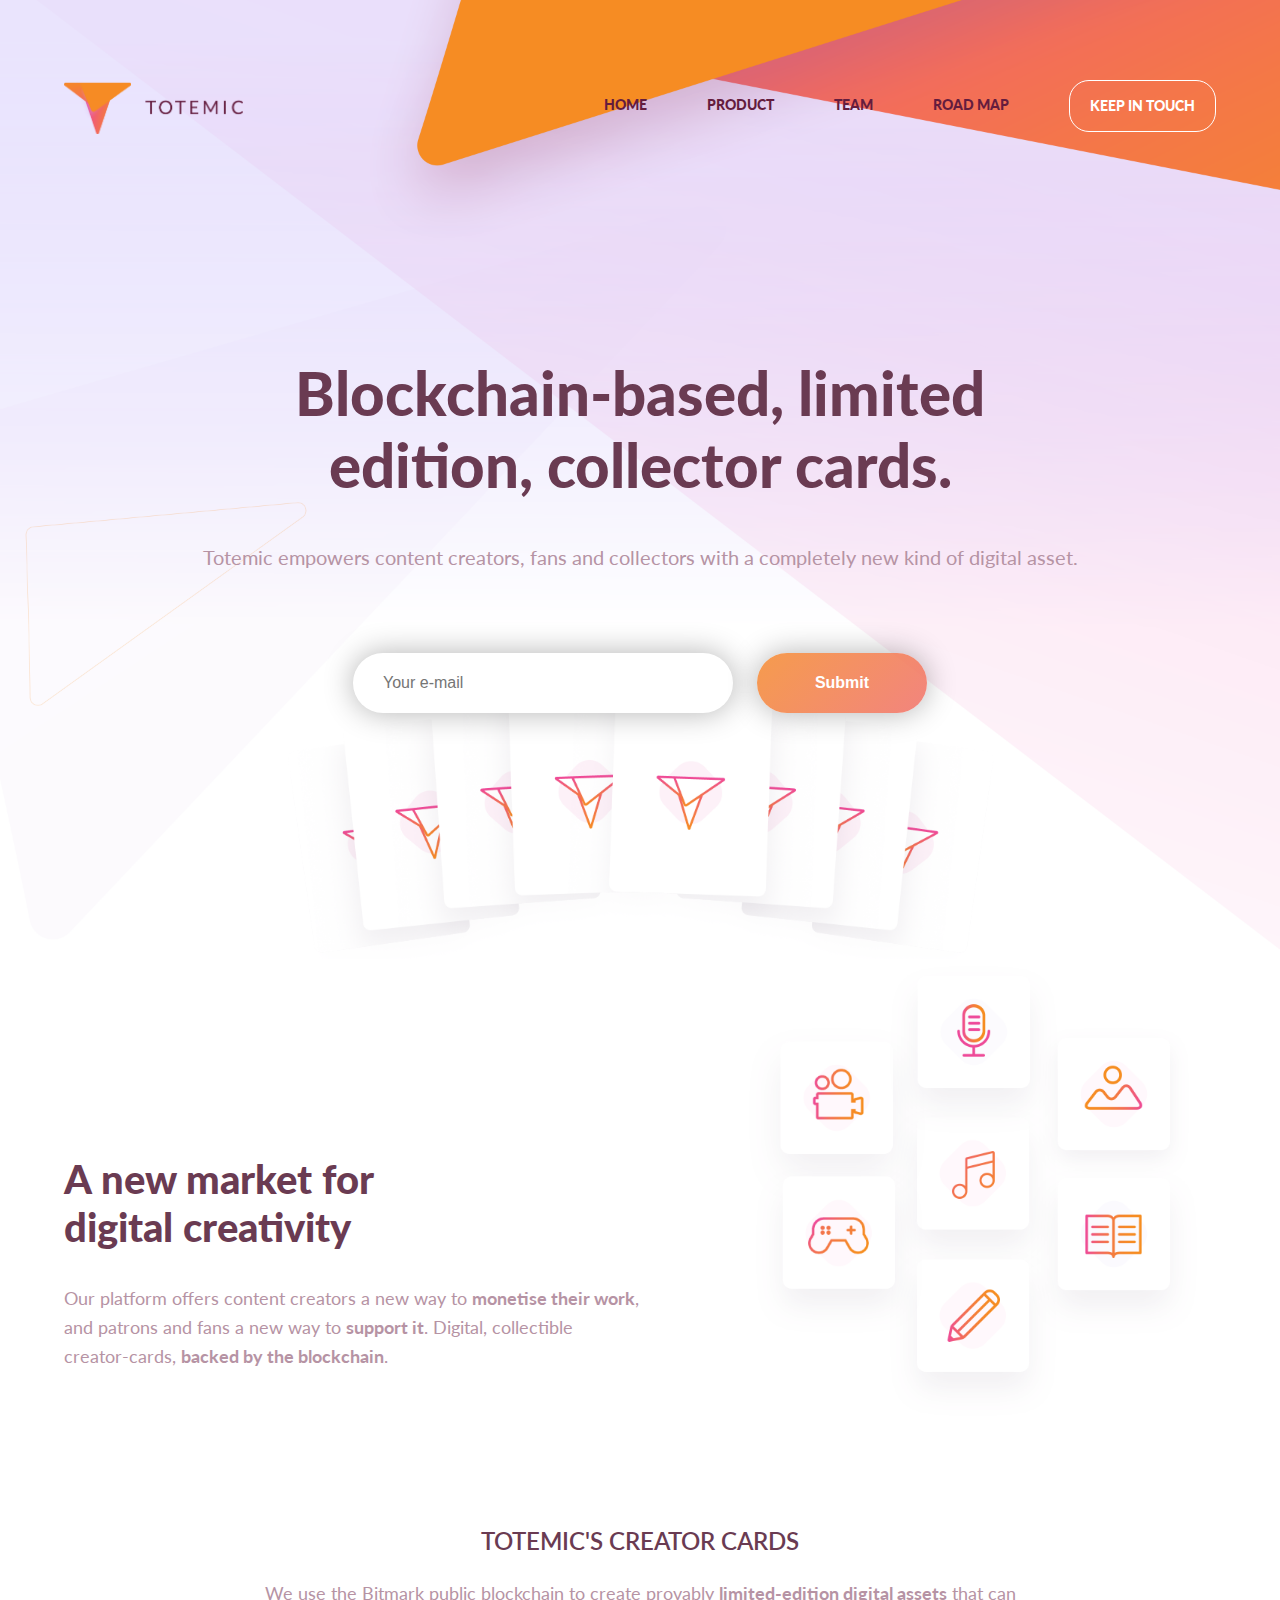
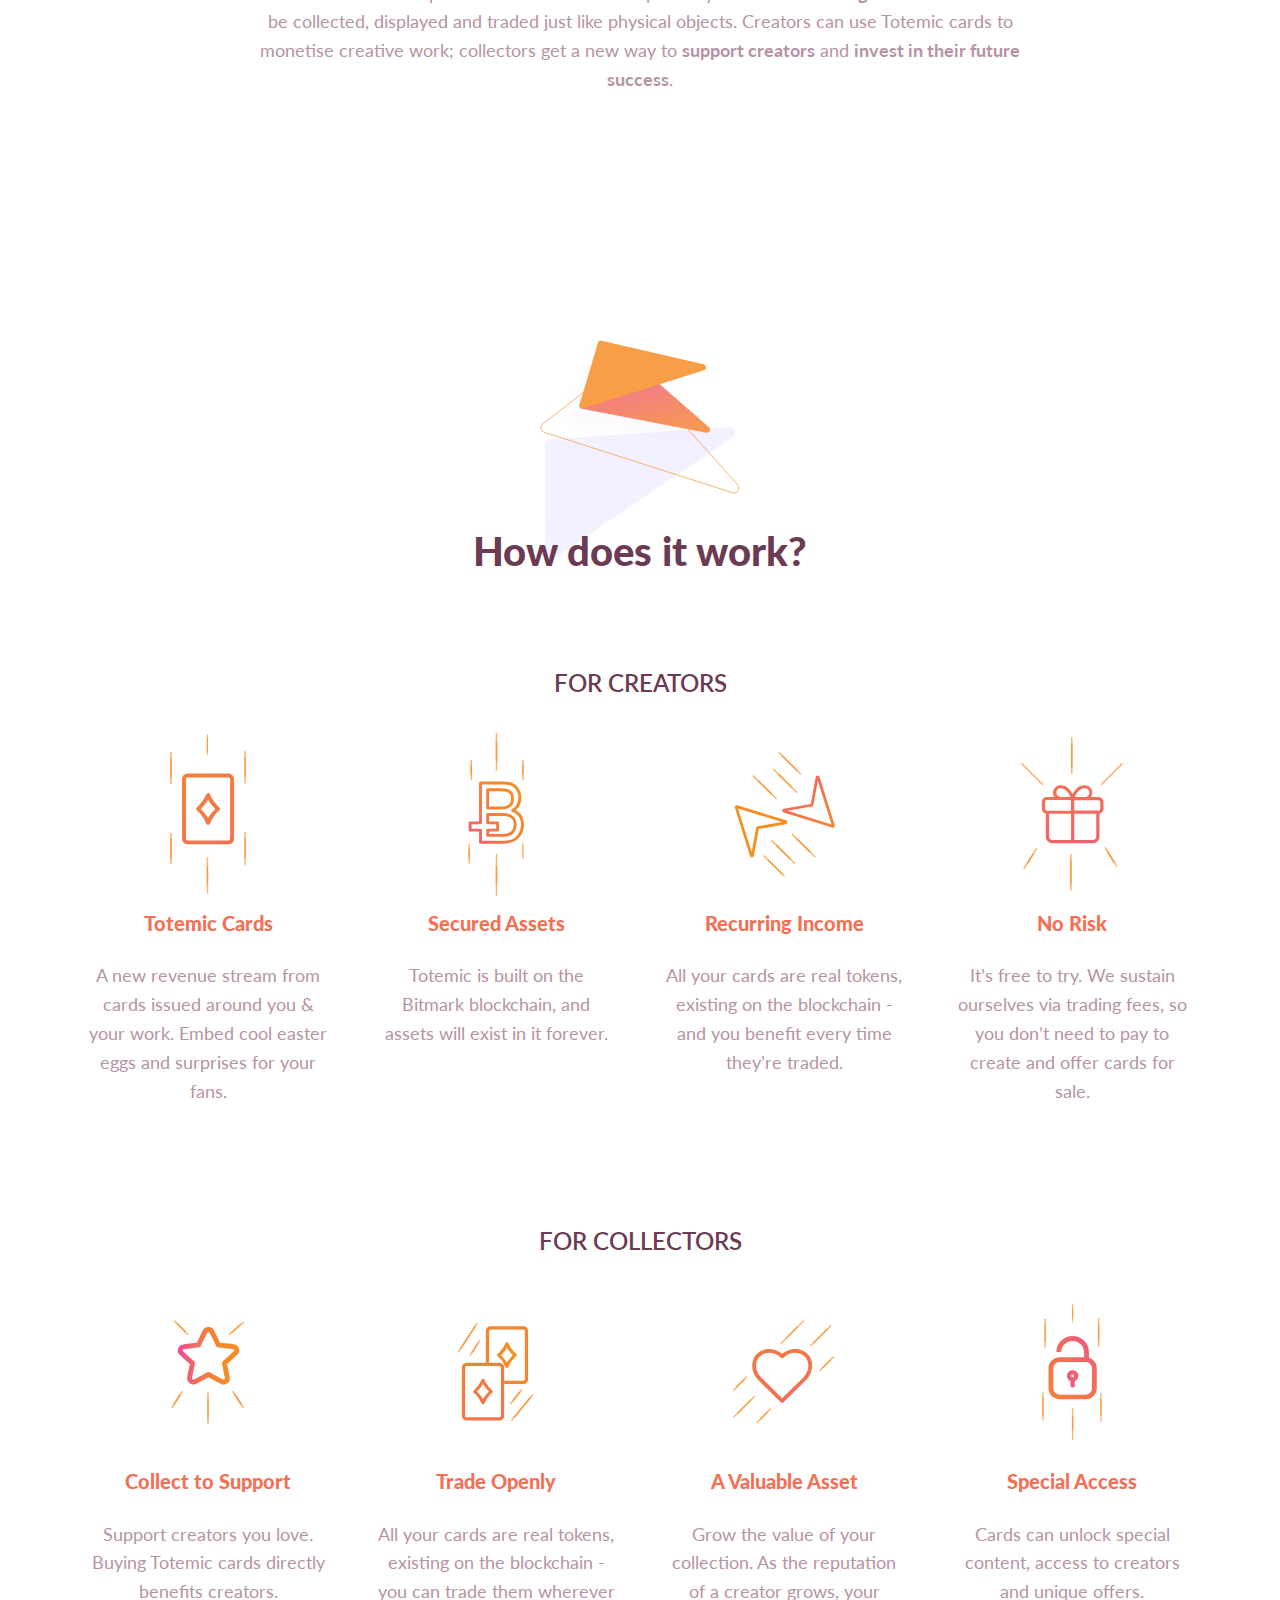
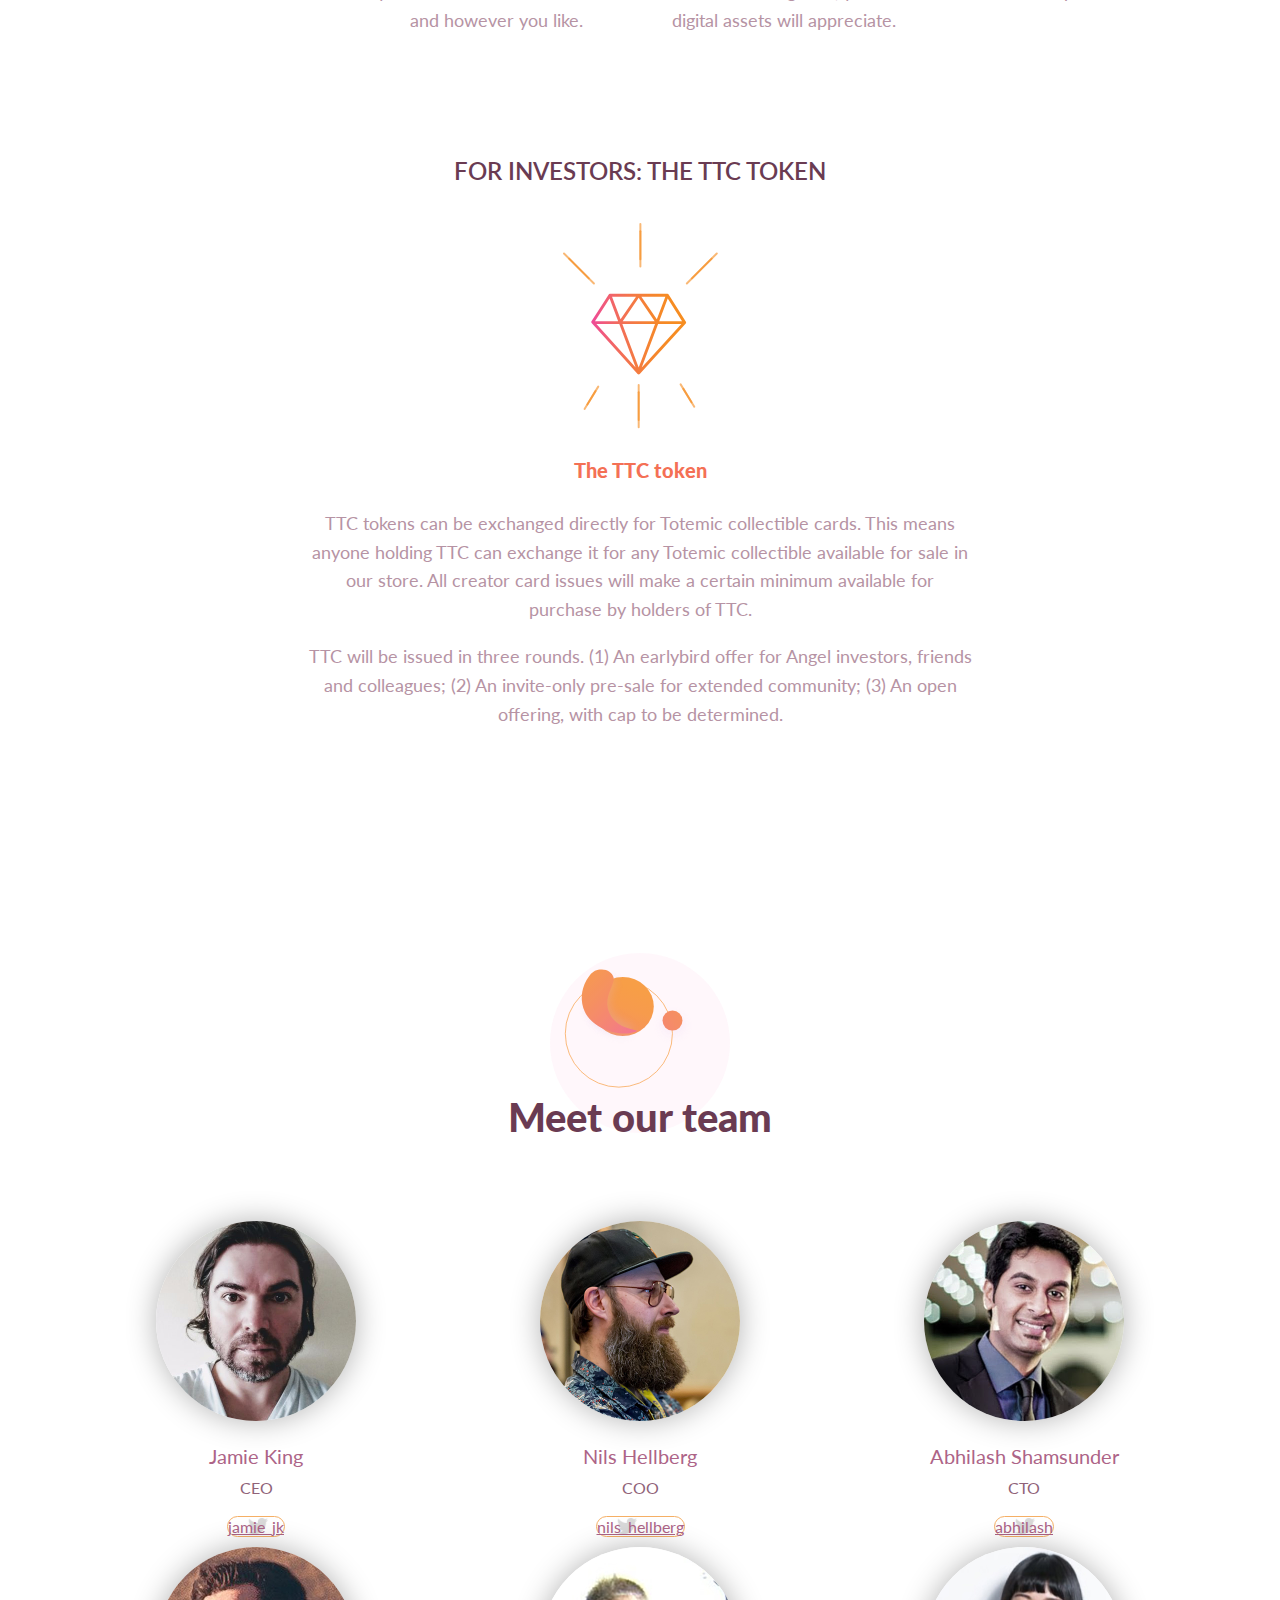
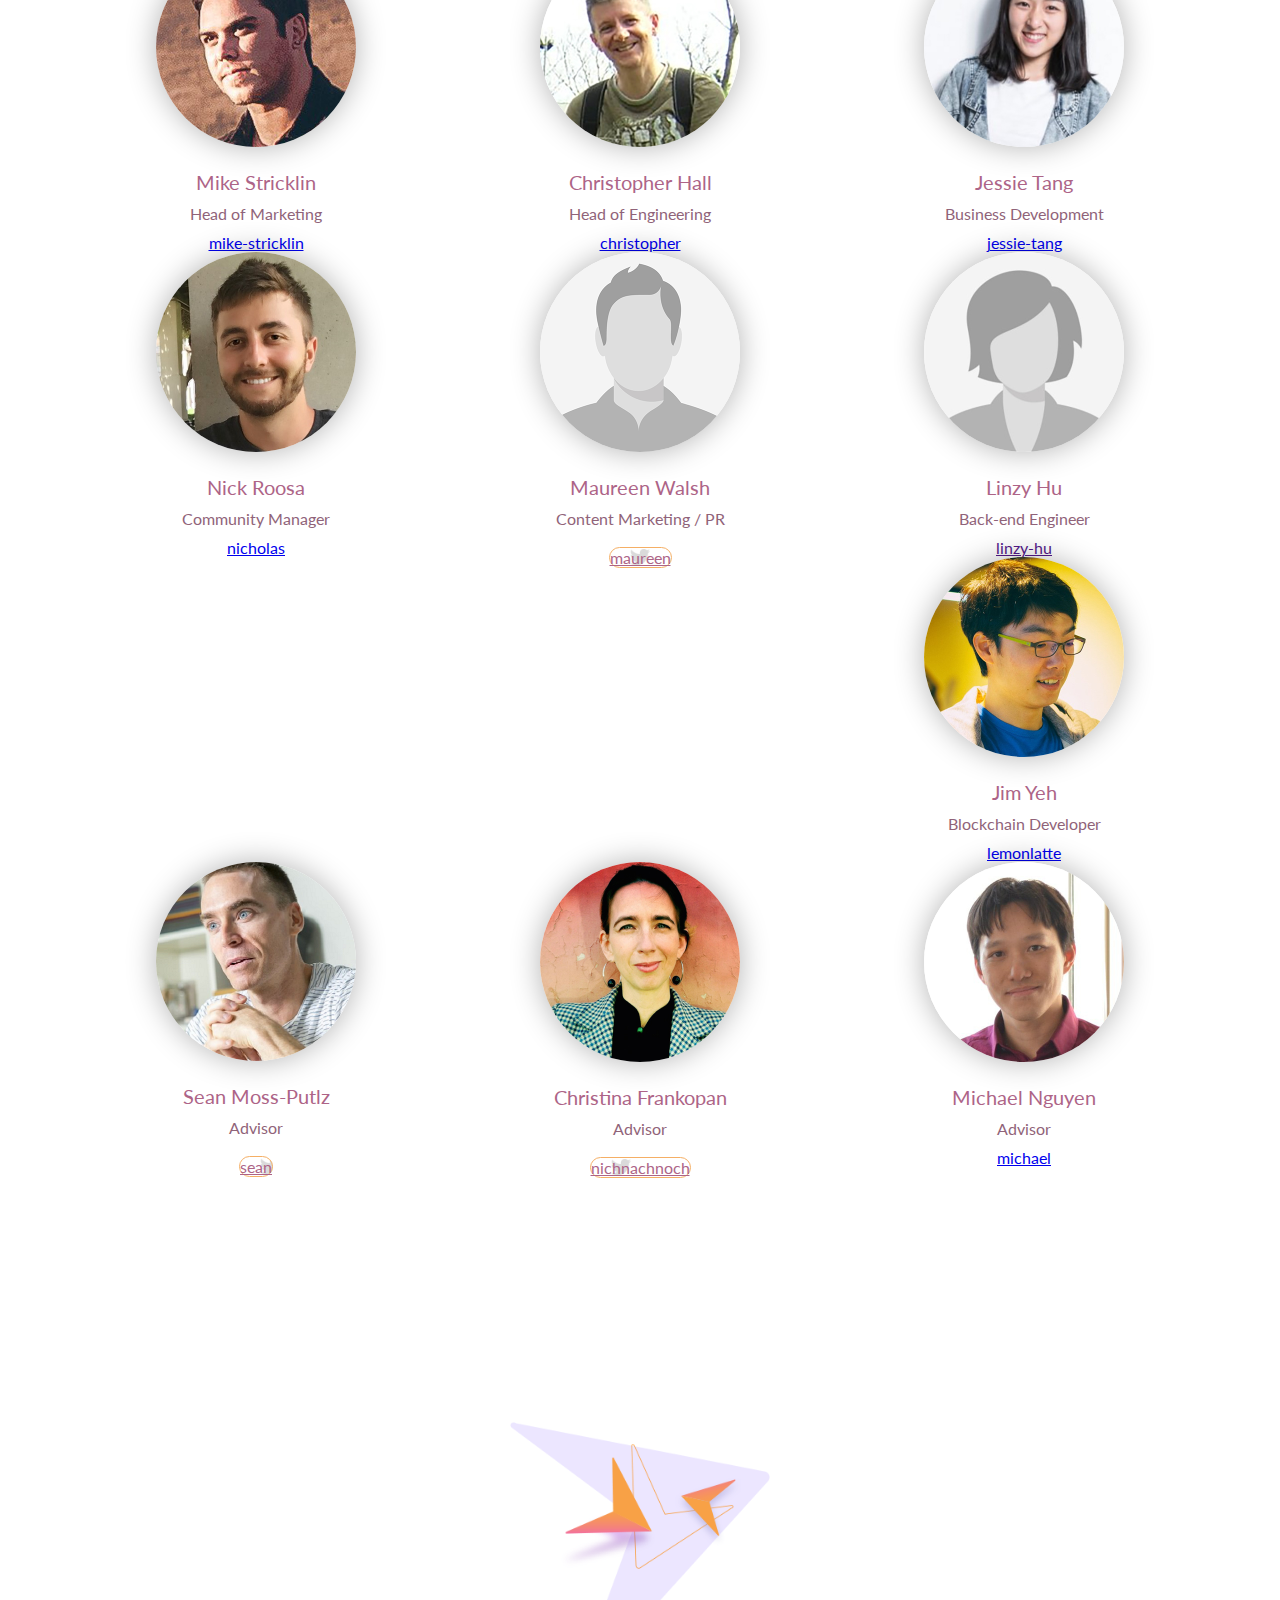
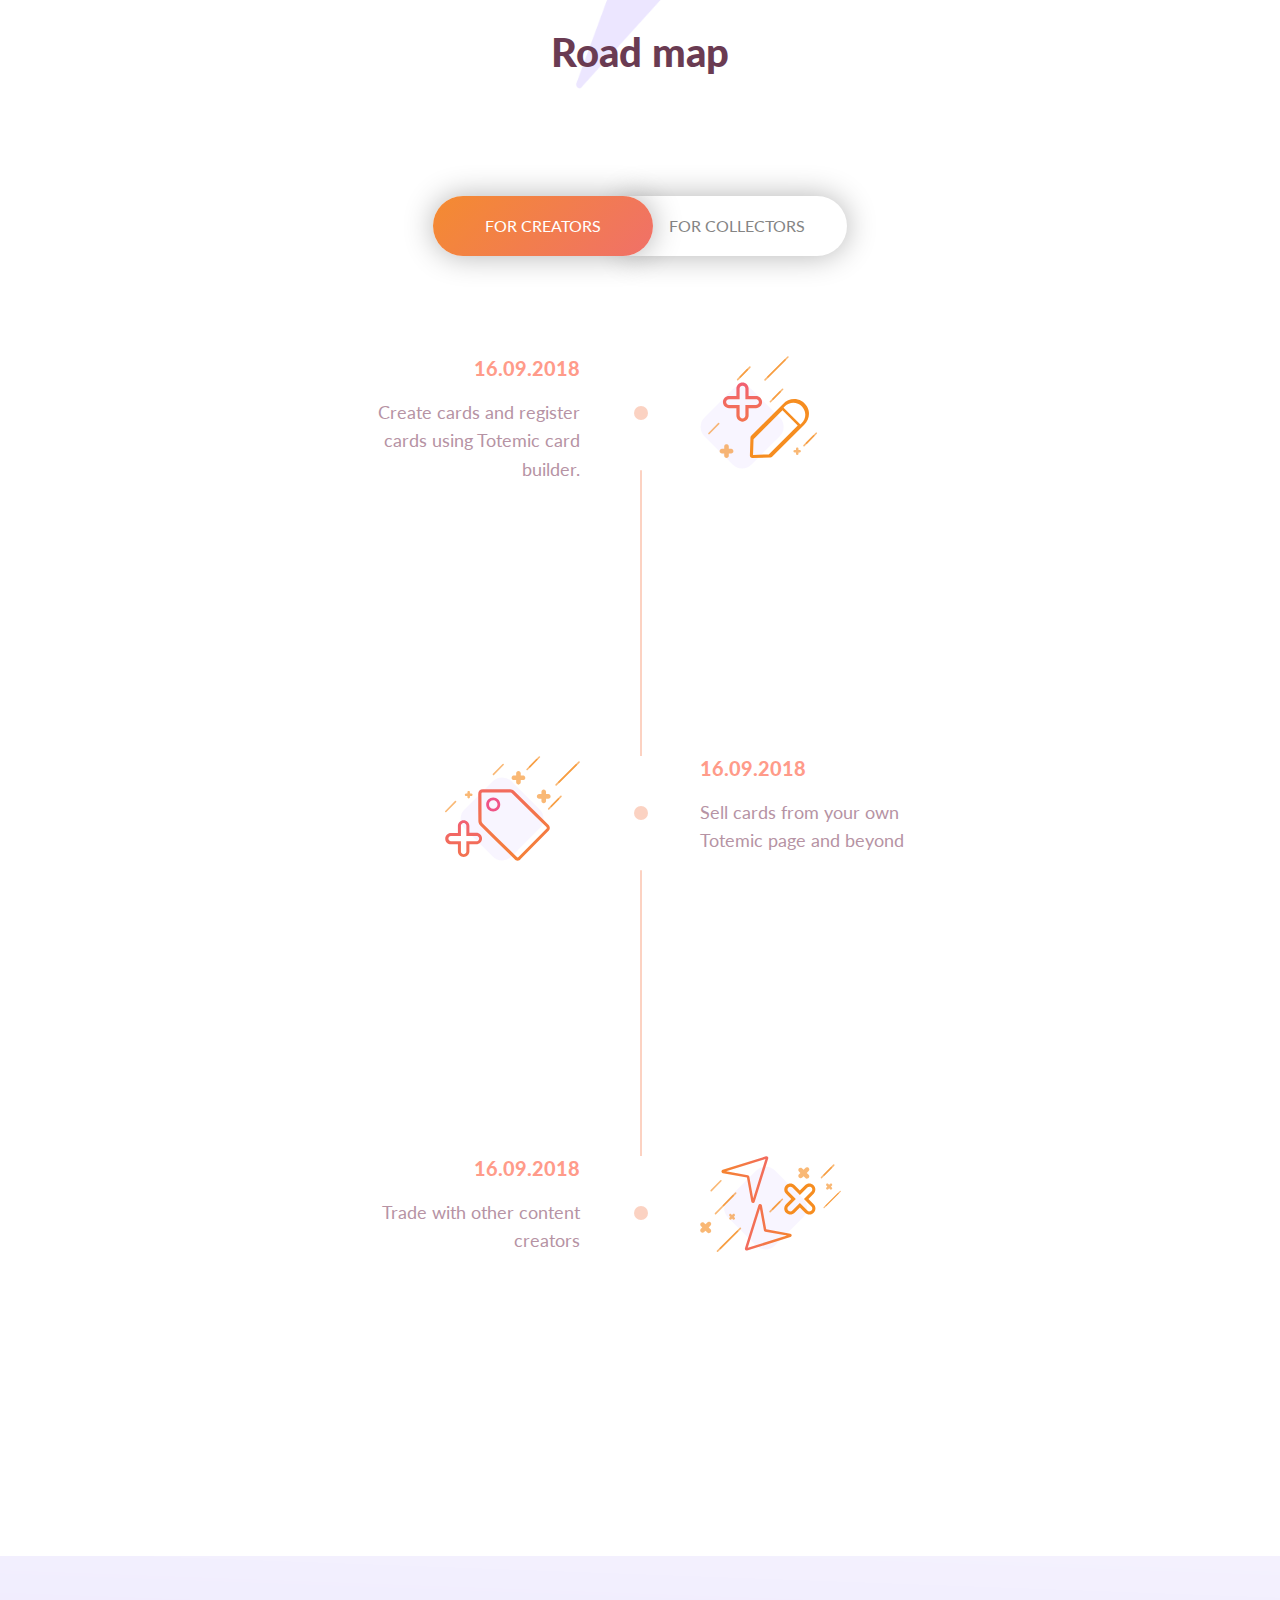
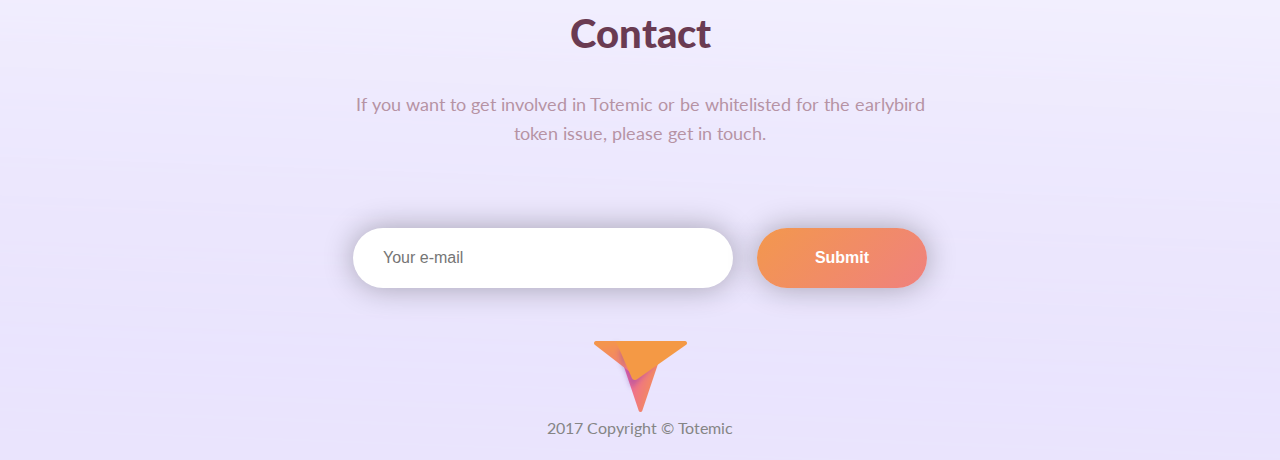
==== index.html @ 426a3d3e "beta version" ====
<!DOCTYPE html>
<html lang="en">

<head>
    <meta charset="UTF-8">
    <title>Totemic</title>
    <meta name="viewport" content="width=device-width, initial-scale=1.0,  minimum-scale=1.0">  

    <link href="css/screen.css" rel="stylesheet" type="text/css">
    <link href="https://fonts.googleapis.com/css?family=Lato:400,900" rel="stylesheet">

</head>

<body>
    <header>
        <img class="header__logo" src="images/logo.png" alt="Totemic logo" />
        <nav class="header__nav">
            <a class="header__link" href="#home">Home</a>
            <a class="header__link" href="#product">Product</a>
            <a class="header__link" href="#team">Team</a>
            <a class="header__link" href="#roadmap">Road map</a>
            <a class="header__link header__link--button button button--transparent" href="#contact">Keep in touch</a>
        </nav>
    </header>

    <section class="intro" id="intro">
        <h1>Blockchain-based, limited edition, collector cards.</h1>
        <p>
            Totemic empowers content creators, fans and collectors with a completely new kind of digital asset.
        </p>
        <form class="contact-form" action="https://riotdesign.us3.list-manage.com/subscribe/post?u=5169f98813a716ef22e123023&amp;id=4956a6b428" method="post" id="mc-embedded-subscribe-form" name="mc-embedded-subscribe-form" class="validate" target="_blank" novalidate>
<input class="contact-form__input" type="email" name="EMAIL" id="mce-EMAIL" placeholder="Your e-mail" />
            <input class="contact-form__input contact-form__input--submit" type="submit" name="submit" value="Submit" />
            <div style="position: absolute; left: -5000px;" aria-hidden="true"><input type="text" name="b_5169f98813a716ef22e123023_4956a6b428" tabindex="-1" value=""></div>
        </form>
        <img class="item__cards" src="images/cards.png" alt="Totemic Cards" />
    </section>

    <section class="market">
        <div class="market__description">
            <h2>A new market for digital creativity</h2>
            <p>
                Our platform offers content creators a new way to <strong>monetise their work</strong>, and patrons and fans a new way to <strong>support it</strong>. Digital, collectible creator-cards, <strong>backed by the blockchain</strong>.
            </p>
        </div>
    </section>

    <section class="totemic-card" id="product">
        <h3>TOTEMIC'S CREATOR CARDS</h3>
        <p>
            We use the Bitmark public blockchain to create provably <strong>limited-edition digital assets</strong> that can be collected, displayed and traded just like physical objects. Creators can use Totemic cards to monetise creative work; collectors get a new way to <strong>support creators</strong> and <strong>invest in their future success</strong>.
        </p>
    </section>

    <section class="how-does-it-work">
        <h2>How does it work?</h2>
        <h3>For creators</h3>
        <div class="item-holder">
            <div class="item">
                <div class="item__graphic-holder">
                    <img class="item__graphic" src="images/item_card.svg" alt="Totemic Cards" />
                </div>
                <h4>Totemic Cards</h4>
                <p>
                    A new revenue stream from cards issued around you & your work. Embed cool easter eggs and surprises for your fans.
                </p>
            </div>
            <div class="item">
                <div class="item__graphic-holder">
                    <img class="item__graphic" src="images/item_secure.svg" alt="Totemic Cards" />
                </div>
                <h4>Secured Assets</h4>
                <p>
                    Totemic is built on the Bitmark blockchain, and assets will exist in it forever. <br/><br/>
                </p>
            </div>
            <div class="item">
                <div class="item__graphic-holder">
                    <img class="item__graphic" src="images/item_income.svg" alt="Recurring Income" />
                </div>
                <h4>Recurring Income</h4>
                <p>
                    All your cards are real tokens, existing on the blockchain - and you benefit every time they’re traded. 
                </p>
            </div>
            <div class="item">
                <div class="item__graphic-holder">
                    <img class="item__graphic" src="images/item_risk.svg" alt="No risk" />
                </div>
                <h4>No Risk</h4>
                <p>
                    It’s free to try. We sustain ourselves via trading fees, so you don’t need to pay to create and offer cards for sale.
                </p>
            </div>
        </div>
        <h3>For collectors</h3>
        <div class="item-holder">
            <div class="item">
                <div class="item__graphic-holder">
                    <img class="item__graphic" src="images/item_support.svg" alt="Support Creators" />
                </div>
                <h4>Collect to Support</h4>
                <p>
                    Support creators you love. Buying Totemic cards directly benefits creators.
                </p>
            </div>
            <div class="item">
                <div class="item__graphic-holder">
                    <img class="item__graphic" src="images/item_trade.svg" alt="Trade Openly" />
                </div>
                <h4>Trade Openly</h4>
                <p>
                    All your cards are real tokens, existing on the blockchain -  you can trade them wherever and however you like.
                </p>
            </div>
            <div class="item">
                <div class="item__graphic-holder">
                    <img class="item__graphic" src="images/item_asset.svg" alt="A Valuable Asset" />
                </div>
                <h4>A Valuable Asset</h4>
                <p>
                    Grow the value of your collection. As the reputation of a creator grows, your digital assets will appreciate.
                </p>
            </div>
            <div class="item">
                <div class="item__graphic-holder">
                    <img class="item__graphic" src="images/item_access.svg" alt="Special Access" />
                </div>
                <h4>Special Access</h4>
                <p>
                    Cards can unlock special content, access to creators and unique offers.
                </p>
            </div>
        </div>
    </section>
    <section class="investors">
        <h3>For investors: The TTC token</h3>
        <div class="item-holder">
            <div class="item item--investors">
                <img class="item__graphic" src="images/item_investors.svg" alt="The TTC Token" />
                <h4>The TTC token</h4>
                <p>
                    TTC tokens can be exchanged directly for Totemic collectible cards. This means anyone holding TTC can exchange it for any Totemic collectible available for sale in our store. All creator card issues will make a certain minimum available for purchase by holders of TTC.
                </p>
                <p>
                    TTC will be issued in three rounds. (1) An earlybird offer for Angel investors, friends and colleagues; (2) An invite-only pre-sale for extended community; (3) An open offering, with cap to be determined.
                </p>
            </div>
        </div>
    </section>

    <section class="team" id="team">
        <h2>Meet our team</h2>
        <div class="team__holder">
            <div class="team-member">
                <img class="team__image" src="images/team_jamie.jpg" alt="Jamie King" />
                <div class="team__name">Jamie King</div>
                <div class="team__title">CEO</div>
                <a href="https://twitter.com/jamie_jk" class="team__twitter button button--social-media" target="_blank">
                    jamie_jk
                </a>
            </div>
            <div class="team-member">
                <img class="team__image" src="images/team_nils.jpg" alt="Nils Hellberg" />
                <div class="team__name">Nils Hellberg</div>
                <div class="team__title">COO</div>
                <a href="https://twitter.com/nils_hellberg" class="team__twitter button button--social-media" target="_blank">
                    nils_hellberg
                </a>
            </div>
            <div class="team-member">
                <img class="team__image" src="images/team_abhi.jpg" alt="Abhilash Shamsunder" />
                <div class="team__name">Abhilash Shamsunder</div>
                <div class="team__title">CTO</div>
                <a href="https://twitter.com/abhilash0001" class="team__twitter button button--social-media" target="_blank">
                    abhilash
                </a>
            </div>
            <div class="team-member">
                <img class="team__image" src="images/team_mike.jpg" alt="Mike Stricklin" />
                <div class="team__name">Mike Stricklin</div>
                <div class="team__title">Head of Marketing</div>
                <a href="https://www.linkedin.com/in/mike-stricklin-0969a7140/" class="team__linkedin button button--social-media--linkedin" target="_blank">mike-stricklin</a>
            </div>
            <div class="team-member">
                <img class="team__image" src="images/team_christopher.jpg" alt="Christopher Hall" />
                <div class="team__name">Christopher Hall</div>
                <div class="team__title">Head of Engineering</div>
                <a href="https://www.linkedin.com/in/christopherhallhsw/" class="team__linkedin button button--social-media--linkedin" target="_blank">christopher</a>
            </div>
            <div class="team-member">
                <img class="team__image" src="images/team_jessie.jpg" alt="Jessie Tang" />
                <div class="team__name">Jessie Tang</div>
                <div class="team__title">Business Development</div>
                <a href="https://www.linkedin.com/in/jessie-chi-hsuan-tang-7b9a2610b/" class="team__linkedin button button--social-media--linkedin" target="_blank">jessie-tang</a>
            </div>
            <div class="team-member">
                <img class="team__image" src="images/team_nick.jpg" alt="Nick Roosa" />
                <div class="team__name">Nick Roosa</div>
                <div class="team__title">Community Manager</div>
                <a href="https://www.linkedin.com/in/nicholas-roosa-73788183/" class="team__linkedin button button--social-media--linkedin" target="_blank">
                    nicholas
                </a>
            </div>
            <div class="team-member">
                <img class="team__image" src="images/team_default_m.jpg" alt="Maureen Walsh" />
                <div class="team__name">Maureen Walsh</div>
                <div class="team__title">Content Marketing / PR</div>
                <a href="" class="team__twitter button button--social-media" target="_blank">maureen</a>
            </div>
            <div class="team-member">
                <img class="team__image" src="images/team_default_f.jpg" alt="Linzy Hu" />
                <div class="team__name">Linzy Hu</div>
                <div class="team__title">Back-end Engineer</div>
                <a href="" class="team__github button button--social-media--github" target="_blank">linzy-hu</a>
            </div>
            <div class="team-member">
                <img class="team__image" src="images/team_jim.jpg" alt="Jim Yeh" />
                <div class="team__name">Jim Yeh</div>
                <div class="team__title">Blockchain Developer</div>
                <a href="https://github.com/lemonlatte" class="team__github button button--social-media--github" target="_blank">lemonlatte</a>
            </div>
            <div class="team-member">
                <img class="team__image" src="images/team_sean.jpg" alt="Sean Moss-Putlz" />
                <div class="team__name">Sean Moss-Putlz</div>
                <div class="team__title">Advisor</div>
                <a href="https://twitter.com/moskovich" class="team__twitter button button--social-media" target="_blank">sean</a>
            </div>
            <div class="team-member">
                <img class="team__image" src="images/team_christina.jpg" alt="Christina Frankopan" />
                <div class="team__name">Christina Frankopan</div>
                <div class="team__title">Advisor</div>
                <a href="https://twitter.com/nichnachnoch" class="team__twitter button button--social-media" target="_blank">nichnachnoch</a>
            </div>
            <div class="team-member">
                <img class="team__image" src="images/team_michael.jpg" alt="Michael Nguyen" />
                <div class="team__name">Michael Nguyen</div>
                <div class="team__title">Advisor</div>
                <a href="https://www.linkedin.com/in/michaeldinhnguyen/" class="team__linkedin button button--social-media--linkedin" target="_blank">michael</a>
            </div>
        </div>
    </section>

    <section class="roadmap" id="roadmap">
        <h2>Road map</h2>
        <div class="roadmap__button-holder">
            <a class="contact-form__input roadmap__input roadmap__input--active">For creators</a>
            <a class="contact-form__input roadmap__input">For collectors</a>
        </div>
        <div class="event-holder event-holder--creators">
            <div class="event">
                <div class="event__column event__column-text">
                    <span class="event__date">16.09.2018</span>
                    <p>
                        Create cards and register cards using Totemic card builder.
                    </p>
                </div>
                <div class="event__column event__column-graphic">
                    <img src="images/event_wysiwyg.svg" alt="WYSIWYG" />
                </div>
            </div>
            <div class="event">
                <div class="event__column event__column-graphic">
                    <img src="images/event_sell.svg" alt="WYSIWYG" />
                </div>
                <div class="event__column event__column-text">
                    <span class="event__date">16.09.2018</span>
                    <p>
                        Sell cards from your own Totemic page and beyond
                    </p>
                </div>
            </div>
            <div class="event">
                <div class="event__column event__column-text">
                    <span class="event__date">16.09.2018</span>
                    <p>
                        Trade with other content creators
                    </p>
                </div>
                <div class="event__column event__column-graphic">
                    <img src="images/event_trade.svg" alt="WYSIWYG" />
                </div>
            </div>
        </div>
        
        <div class="event-holder event-holder--collectors">
            <div class="event">
                <div class="event__column event__column-text">
                    <span class="event__date">16.09.2018</span>
                    <p>
                        Wallets to show off your collection on Android, iPhone and Web
                    </p>
                </div>
                <div class="event__column event__column-graphic">
                    <img src="images/event_wallet.svg" alt="WYSIWYG" />
                </div>
            </div>
            <div class="event">
                <div class="event__column event__column-graphic">
                    <img src="images/event_store.svg" alt="Mobile app" />
                </div>
                <div class="event__column event__column-text">
                    <span class="event__date">16.09.2018</span>
                    <p>
                        A store in which you discover great cards and assess creators and their offerings
                    </p>
                </div>
            </div>
            <div class="event">
                <div class="event__column event__column-text">
                    <span class="event__date">16.09.2018</span>
                    <p>
                        A p2p market allowing quick effective trades with other creator directly on the blockchain
                    </p>
                </div>
                <div class="event__column event__column-graphic">
                    <img src="images/event_market.svg" alt="WYSIWYG" />
                </div>
            </div>
        </div>
    </section>

    <section class="contact contact--footer" id="contact">
        <h2>Contact</h2>
        <p>
            If you want to get involved in Totemic or be whitelisted for the earlybird token issue, please get in touch.
        </p>
        <form class="contact-form" action="https://riotdesign.us3.list-manage.com/subscribe/post?u=5169f98813a716ef22e123023&amp;id=4956a6b428" method="post" id="mc-embedded-subscribe-form" name="mc-embedded-subscribe-form" class="validate" target="_blank" novalidate>
<input class="contact-form__input" type="email" name="EMAIL" id="mce-EMAIL" placeholder="Your e-mail" />
            <input class="contact-form__input contact-form__input--submit" type="submit" name="submit" value="Submit" />
            <div style="position: absolute; left: -5000px;" aria-hidden="true"><input type="text" name="b_5169f98813a716ef22e123023_4956a6b428" tabindex="-1" value=""></div>
        </form>
        <footer>
            <img src="images/logo-footer.png" alt="Totemic">
            <p>
                2017 Copyright &copy; Totemic
            </p>
        </footer>
    </section>

    <script
      src="https://code.jquery.com/jquery-3.2.1.min.js"
      integrity="sha256-hwg4gsxgFZhOsEEamdOYGBf13FyQuiTwlAQgxVSNgt4="
      crossorigin="anonymous"></script>
    <script src="javascript/main.js"></script> 

</body>
</html>
---- css/screen.css ----
* {
    box-sizing: border-box;     
}

body {
    background: transparent url('/images/background_top.png') center 0 no-repeat scroll;
    font-family: "Lato";
}
html,
body {
    margin:0;
    padding:0;
}

header,
footer,
section {
    max-width:1920px;
    margin:0 auto;
    padding:0 12%;    
}

h1 {
    font-family: "Lato";
    font-weight:900;
    font-size:70px;
    color:#6a3b52;
}
h2 {
    font-family: "Lato";
    font-weight:900;
    font-size:50px;
    color:#6a3b52;
}
h3 {
    font-family: "Lato";
    font-weight:600;
    font-size:34px;
    text-transform: uppercase;
    color:#6a3b52;
}
h4 {
    font-family: "Lato";
    font-weight:900;
    font-size:30px;
    color:#6a3b52;

}
p {
    font-family:"Lato";
    font-size:20px;
    color:#b693a4;
    line-height:1.6;
}


header {
    padding-top:20px;
}
.header__logo {
    width:179px;
}
.header__nav {
    float:right;
}
.header__link {
    float:left;
    color:#641c3e;
    font-size:16px;
    font-weight:900;
    text-transform:uppercase;
    text-decoration: none;
    margin-left:60px;
    line-height:50px;
}
.header__link--button {
    border:1px solid white;
    color:white;
    padding:0 20px;

}

.intro {
    text-align:center;
    margin:0 15%;
    margin-top:220px;
    margin-bottom:0px;
    width:70%;
    min-width:576px;
}
    .intro p {
        font-size:30px;
        margin-bottom:80px;
    }

.market {
    min-height:620px;
    background: url('/images/background_media.png');
    background-position: right 10% center;
    background-repeat: no-repeat;
    margin-top: -80px;
    margin-bottom:20px;
}
    .market h2 {
        max-width:400px;
        padding-top:160px;
    }
    .market p {
        max-width:50%;
    }

.totemic-card {
    text-align:center;
    padding:0 20%;
    margin-bottom:120px;
}

.how-does-it-work {
    text-align:center;
}
    .how-does-it-work h2 {
        background: transparent url('/images/title_howdoesitwork.svg') center 0 no-repeat scroll;
        padding-top:260px;
        padding-bottom:80px;
    }

.item-holder {
    overflow:hidden;
    margin-bottom:80px;
}
.item {
    float:left;
    width:50%;
    padding:2%;
}
.item--investors {
    width:auto;
}
.item h4 {
    color:#f47055    
}

    .item__cards{
        width: 80%;
        height: auto;
        position: relative;
        z-index: -1;
    }
    .item__graphic-holder {
        height:140px;
    }
    .item__graphic {
        position: relative;
        top: 50%;
        transform: translateY(-50%);        
    }
    .item--investors .item__graphic {
        position: static;
        top:0;
        transform:none;
    }

.investors {
    text-align:center;
    padding:0 23%;
}
.item--investors {
    width:auto;
    float:none;
}

.team {
    text-align:center;
    overflow:hidden;
    margin-bottom:200px;
}
.team h2 {
    background: transparent url('/images/title_team.svg') center 0 no-repeat scroll;
    padding-top:160px;
    margin-bottom:120px;
}
.team-member {
    float:left;
    width:50%;
    padding:0 60px;
}
.team__image {
    width:260px;
    border-radius:50%;
    margin-bottom:30px;
    box-shadow: 0px 0px 30px 0px rgba(0,0,0,0.3);
}
.team__name {
    color:#ad6487;
    font-size:20px;
    margin-bottom:10px;
}
.team__title {
    color:#906379;
    font-size:16px;
    margin-bottom:10px;
}

.roadmap {
    text-align: center;
}
.roadmap h2 {
    background: transparent url(/images/title_roadmap.png) center 0 no-repeat scroll;
    padding-top: 206px;
    margin-bottom: 100px;
    padding-bottom: 20px;
    background-size: 260px auto;
}
.roadmap__button-holder {
    margin-bottom:100px;
}
.roadmap .roadmap__input {
    position:relative;
    width:220px;
    display:inline-block;
    text-transform: uppercase;
    color:#858585;
    cursor:pointer;
    z-index:10;
    margin-right:0;
    border-radius:0;
}
.roadmap .roadmap__input--active {
    background: linear-gradient(135deg, rgba(244,139,48,1) 0%, rgba(240,112,105,1) 100%);
    z-index:11;
    color:white;
}
.roadmap .contact-form__input:first-child {
    border-top-left-radius: 30px;
    border-bottom-left-radius: 30px;
}
.roadmap .contact-form__input:last-child {
    border-top-left-radius: 0;
    border-bottom-left-radius: 0;
    border-top-right-radius: 30px;
    border-bottom-right-radius: 30px;
    margin-left:-30px;
}
.roadmap .contact-form__input.roadmap__input--active:first-child {
    border-top-right-radius: 30px;
    border-bottom-right-radius: 30px;
}
.roadmap .contact-form__input.roadmap__input--active:last-child {
    border-top-left-radius: 30px;
    border-bottom-left-radius: 30px;
}

.event-holder--collectors {
    display:none;
}

.event {
    overflow:hidden;
    background: transparent url('/images/event_divider.svg') center 0 no-repeat scroll;
    background-position:center 50px;
    min-height:400px;
}
.event:last-child {
    background: transparent url('/images/event_divider-last.svg') center 0 no-repeat scroll;
    background-position:center 50px;
}
.event__column {
    float:left;
    text-align:right;
    width:50%;
    padding:0 60px;
    padding-left:calc(50% - 300px);
}
    .event__column:nth-child(2) {
        text-align:left;
        padding-left:60px;
        padding-right:calc(50% - 300px);
    }
.event__column p {
}

.event__date {
    color:rgba(255,56,19,0.5);
    font-weight:900;
    font-size:20px;
}
.event-holder {
}


.contact {
    padding-top:20px;
    text-align:center;
    background: transparent url('/images/background_footer.png') center bottom no-repeat scroll;
}
.contact p {
    width:50%;
    margin:0 25%;
    margin-bottom:80px;
}
.contact-form {
    margin-bottom:-30px;
}
.contact-form__input {
    height:60px;
    line-height:60px;
    font-size:16px;
    padding:0 30px;
    border:0;
    border-radius:30px;
    margin-right:20px;
    width:380px;
    color:#858585;
    box-shadow: 0px 0px 30px 0px rgba(0,0,0,0.3);
    outline:none;
}

.contact-form__input--submit {
    background: linear-gradient(135deg, rgba(244,139,48,0.86) 0%, rgba(240,112,105,0.86) 100%);
    color:white;
    font-weight:600;
    width:170px;
    margin-right:0;
}

.contact footer {
    padding-bottom:20px;
}
.contact footer p {
    color:#858585;
    font-size:16px;
    margin-bottom:0;
}



.button {
    font-align:center;
    border-radius:20px;
}
.button--social-media {
    background:white;
    border:1px solid #f5af65;
    width:190px;
    margin:0 auto;
    line-height:40px;
    color:#ad6487;
    font-size:16px;
    background: transparent url('/images/icon_twitter.png') center 0 no-repeat scroll;
    background-position:20px center;
}

@media only screen and (max-width: 1366px) {
    body {
        background-size:100%;
    }
    h1 {
        font-size:60px;
    }
    h2 {
        font-size:40px;
    }
    h3 {
        font-size:24px;
    }
    h4 {
        font-size:20px;
    }
    p {
        font-size: 18px;
    }

    header, footer, section {
        padding: 0 5%;
        padding-top:80px;
    }

    .header__link {
        font-size:14px;
    }


    .intro {
        padding:0;
        margin-bottom:0px;
    }
        .intro p {
            font-size:20px;
        }

    .market {
        background-size: 35%;
    }


    .how-does-it-work h2 {
        background-size:200px;
        padding-top: 200px;
        padding-bottom: 60px;
    }

    .team {
        margin-bottom:120px;
    }
    .team h2 {
        background-size: 180px;
        padding-top: 140px;
        margin-bottom:80px;
    }
    .team__image {
        width: 200px;
        border-radius: 50%;
        margin-bottom: 20px;
    }


}

@media only screen and (min-width: 1024px) {
    .item {
        width:25%;
    }
    .item--investors {
        width:auto;
    }    
    .team-member {
        width: 33.333333%;
    }
}

@media only screen and (max-width: 767px) {
    body {
        background-size:190%;
        background-position:0 0;
    }
    h1 {
        font-size:27px;
        max-width:400px;
        margin:0 auto;
    }
    h2 {
        font-size:24px;
    }
    h3 {
        font-size:20px;
    }
    h4 {
        font-size:18px;
    }
    p {
        font-size: 14px;
    }

    header, footer, section {
        padding: 0 30px;
        padding-top:80px;
    }
    
    .header__logo {
        width:130px;
    }

    .header__nav {
        display:none;
    }


    .intro {
        margin:0;
        padding:0 30px;
        margin-top:140px;
        margin-bottom:20px;
        width:100%;
        min-width:0;
    }
        .intro p {
            font-size:14px;
            max-width:480px;
            margin-left: auto;            
            margin-right: auto;            
        }
    .contact-form__input {
        width:100%;
        height: 46px;
        line-height: 46px;
        font-size: 14px;
        padding: 0 23px;
        border: 0;
        border-radius: 23px;
        margin-right: 20px;
        max-width:420px;
    }
    .contact-form__input--submit {
        clear:left;
        width:156px;
        margin-top:35px;
    }    

    .market {
        margin-bottom:20px;
        background: url('/images/background_media-small.png');
        background-size: 100%;
        background-position:0 bottom;
        background-repeat: no-repeat;
        margin-bottom:60px;
        min-height:725px;
    }
    .market h2 {
        padding-top:50px;
        max-width:220px;
    }
    .market p {
        max-width:100%;
    }

    .totemic-card {
        padding:0 30px;
        margin-bottom:20px;
    }    


    .how-does-it-work h2 {
        background-size:160px;
        padding-top: 140px;
        padding-bottom: 80px;
    }

    .item {
        float: left;
        width: 100%;
        padding: 0 40px;
        margin-bottom: 40px;
    }
    .item img {
        width:80px;
        max-height:140px;
    }
    .investors .item img {
        width:140px;
        max-height:none;
    }
    .item-holder {
        margin-bottom:40px;
    }

    .investors {
        padding:0 30px;
    }
    .investors .item {
        padding:0;
    }

    .team {
        margin-bottom:80px;
    }
    .team-member {
        width:100%;
        margin-bottom:60px;
    }
    .team h2 {
        background-size: 180px;
        padding-top: 140px;
        margin-bottom:80px;
    }
    .team__image {
        width: 200px;
        border-radius: 50%;
        margin-bottom: 20px;
    }

    .roadmap h2 {
        background-size: 160px;
        padding-top: 135px;
        margin-bottom:40px;
    }
    .roadmap__button-holder {
        display:none;
    }
    .event-holder--creators,
    .event-holder--collectors {
        display:block;
    }
    
    .event {
        min-height:360px;
    }
    .event__column {
        padding: 0 30px;
        padding-left:0;
    }
    .event__column:nth-child(2) {
        padding-left: 30px;
    }    

    .contact p {
        width: 100%;
        margin:0;
    }
    .footer {
        padding:0;
        padding-top:30px;
        margin-bottom:30px;
    }

    .contact--footer {
        padding-top:60px;
        background-size:346%;
    }
    .contact--footer p {
        margin-bottom:60px;
    }

}
@media only screen and (min-width: 570px) and (max-width: 767px) {
    header, footer, section {
        padding: 0 40px;
        padding-top:20px;
    }
    .market h2 {
        padding-top: 0;
        max-width: 360px;
    }
    .market p {
        max-width: 80%;
    }    
    .totemic-card p {
        max-width:520px;
        margin:0 auto;
    }
    .item p {
        max-width:420px;
        margin:0 auto;
    }
    .investors .item p {
        max-width:520px;
    }
    .event__column {
        padding-left: 30px;
    }
}

@media only screen and (min-width: 380px) and (max-width: 767px) {
    body {
       background-size: 150%;
    }
    .market {
        background-size:380px;
        background-position:center bottom;
    }
}

@media only screen and (max-width: 320px) {
    .intro {
        margin-top: 100px;
    }
    .intro p {
        margin-bottom: 60px;
    }    
    .contact-form {
        margin-bottom: 40px;
    }    
    .contact-form__input {
        height: 46px;
        line-height: 46px;
        font-size: 14px;
        padding: 0 23px;
        border: 0;
        border-radius: 23px;
        margin-right: 20px;
    }
    .contact-form__input--submit {
        width: 126px;
        margin-top: 25px;
    }    

    .item img {
        width:65px;
        max-height:120px;
    }
    .investors .item img {
        width:120px;
        max-height:none;
    }

    .item-holder {
        margin-bottom: 40px;
    }

    .team h2 {
        background-size: 160px;
        margin-bottom:60px;
    }   
    .team-member {
        padding:0;
    }

    .roadmap h2 {
        background-size: 160px;
        padding-top: 135px;
        margin-bottom:40px;
    }
    .event {
        min-height:380px;
    }
    .event__date {
        font-size:18px;
    }


}
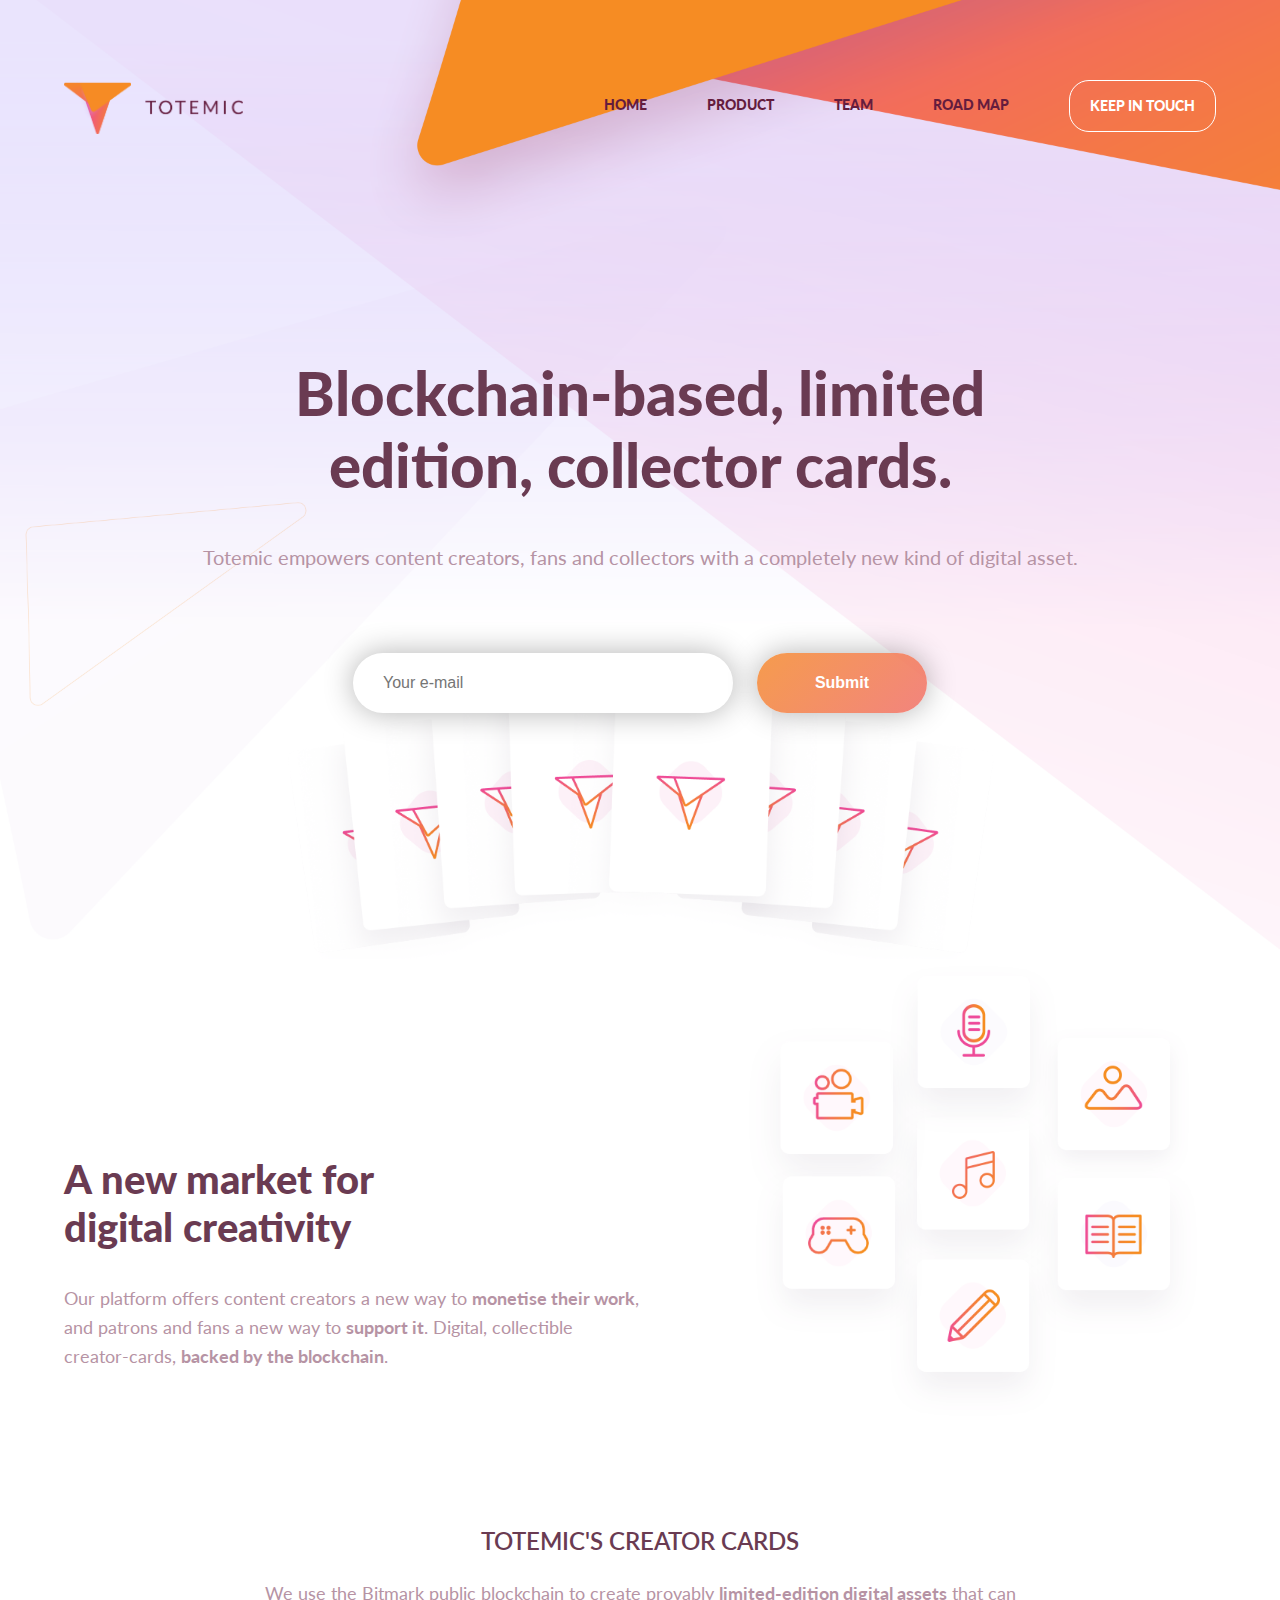
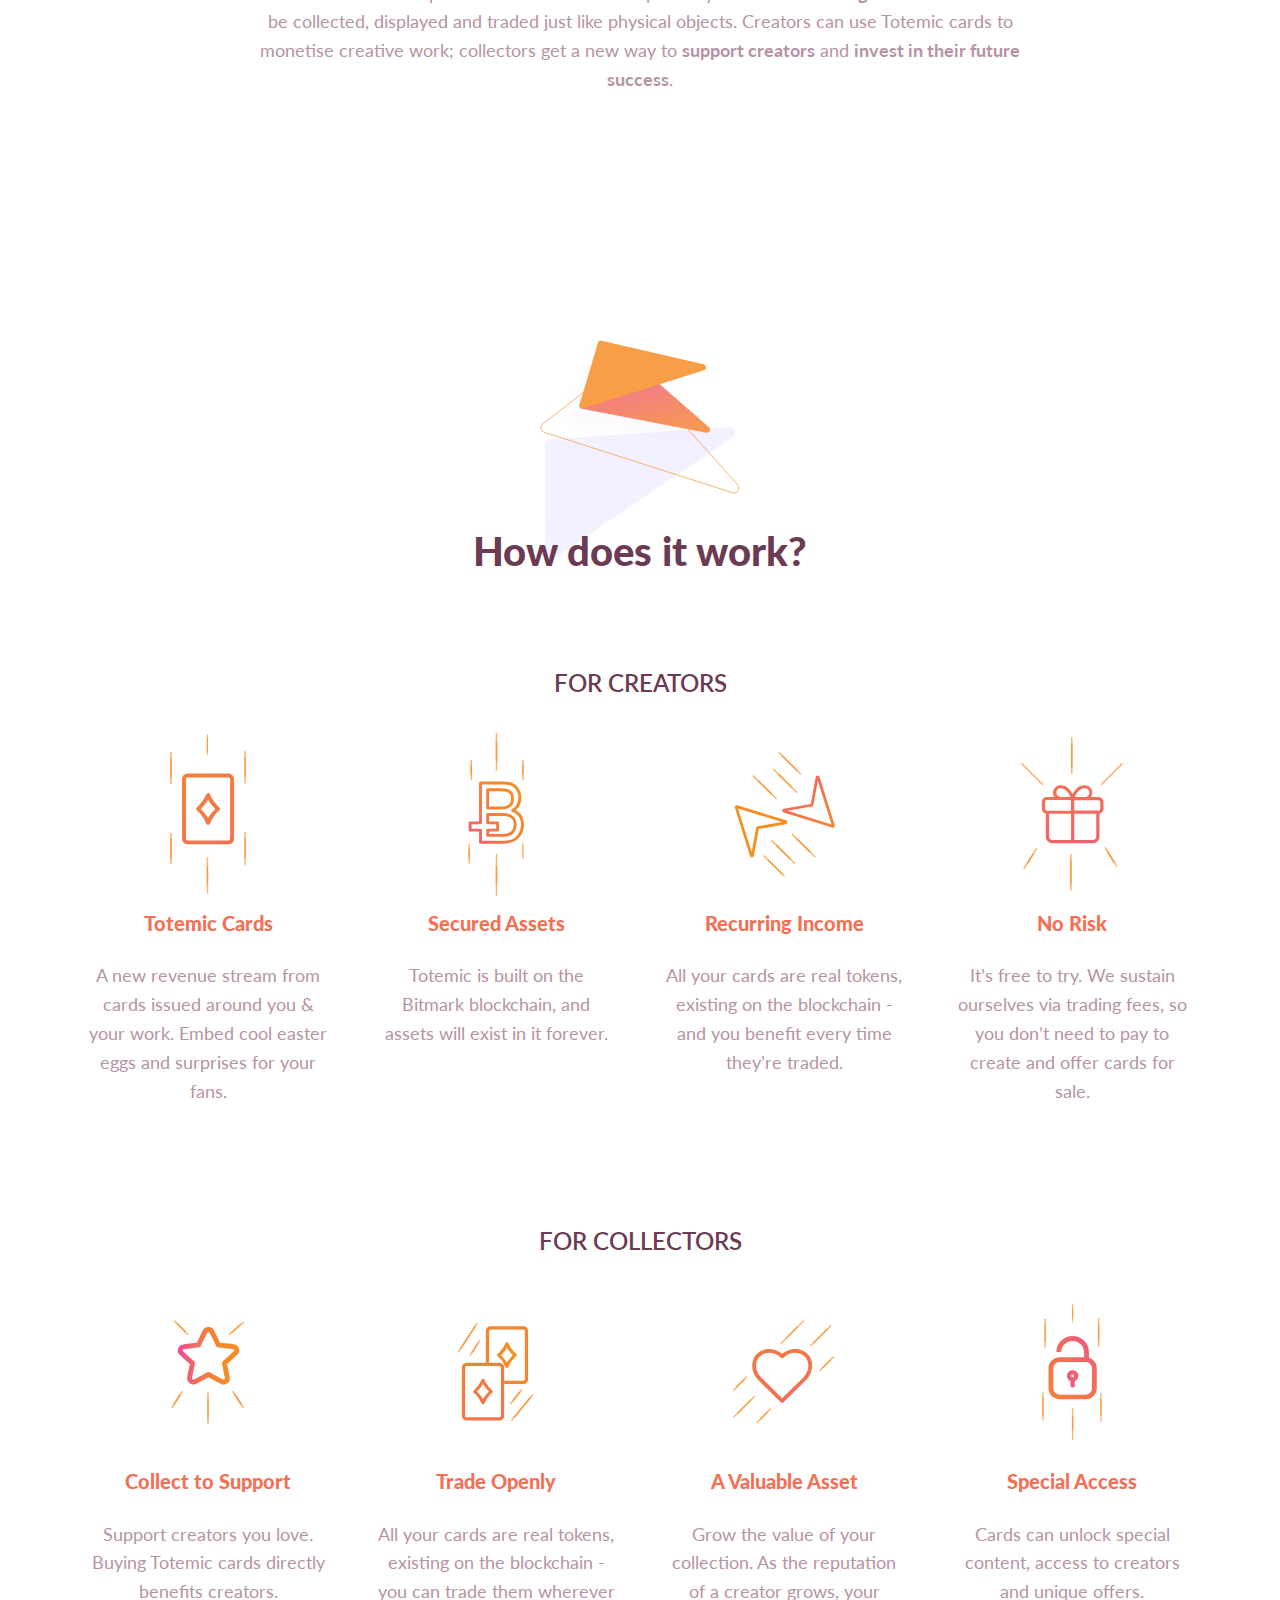
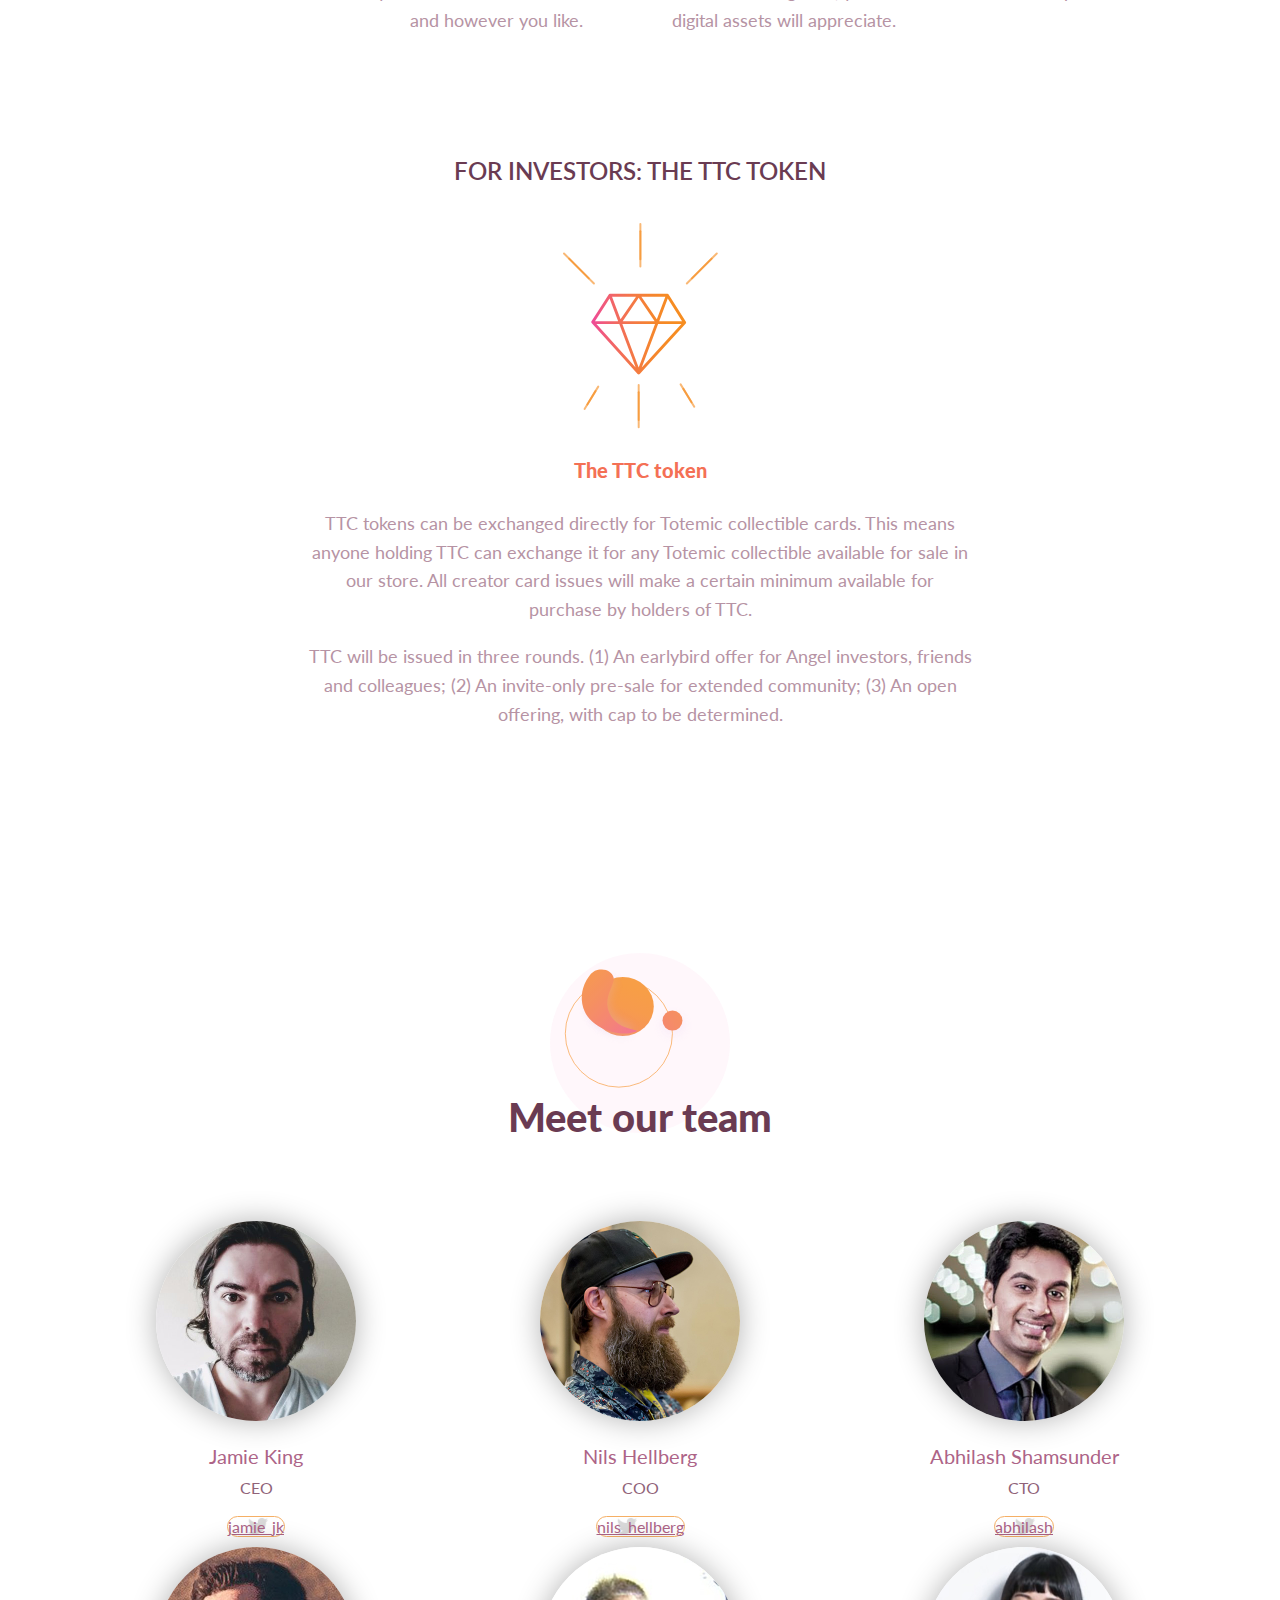
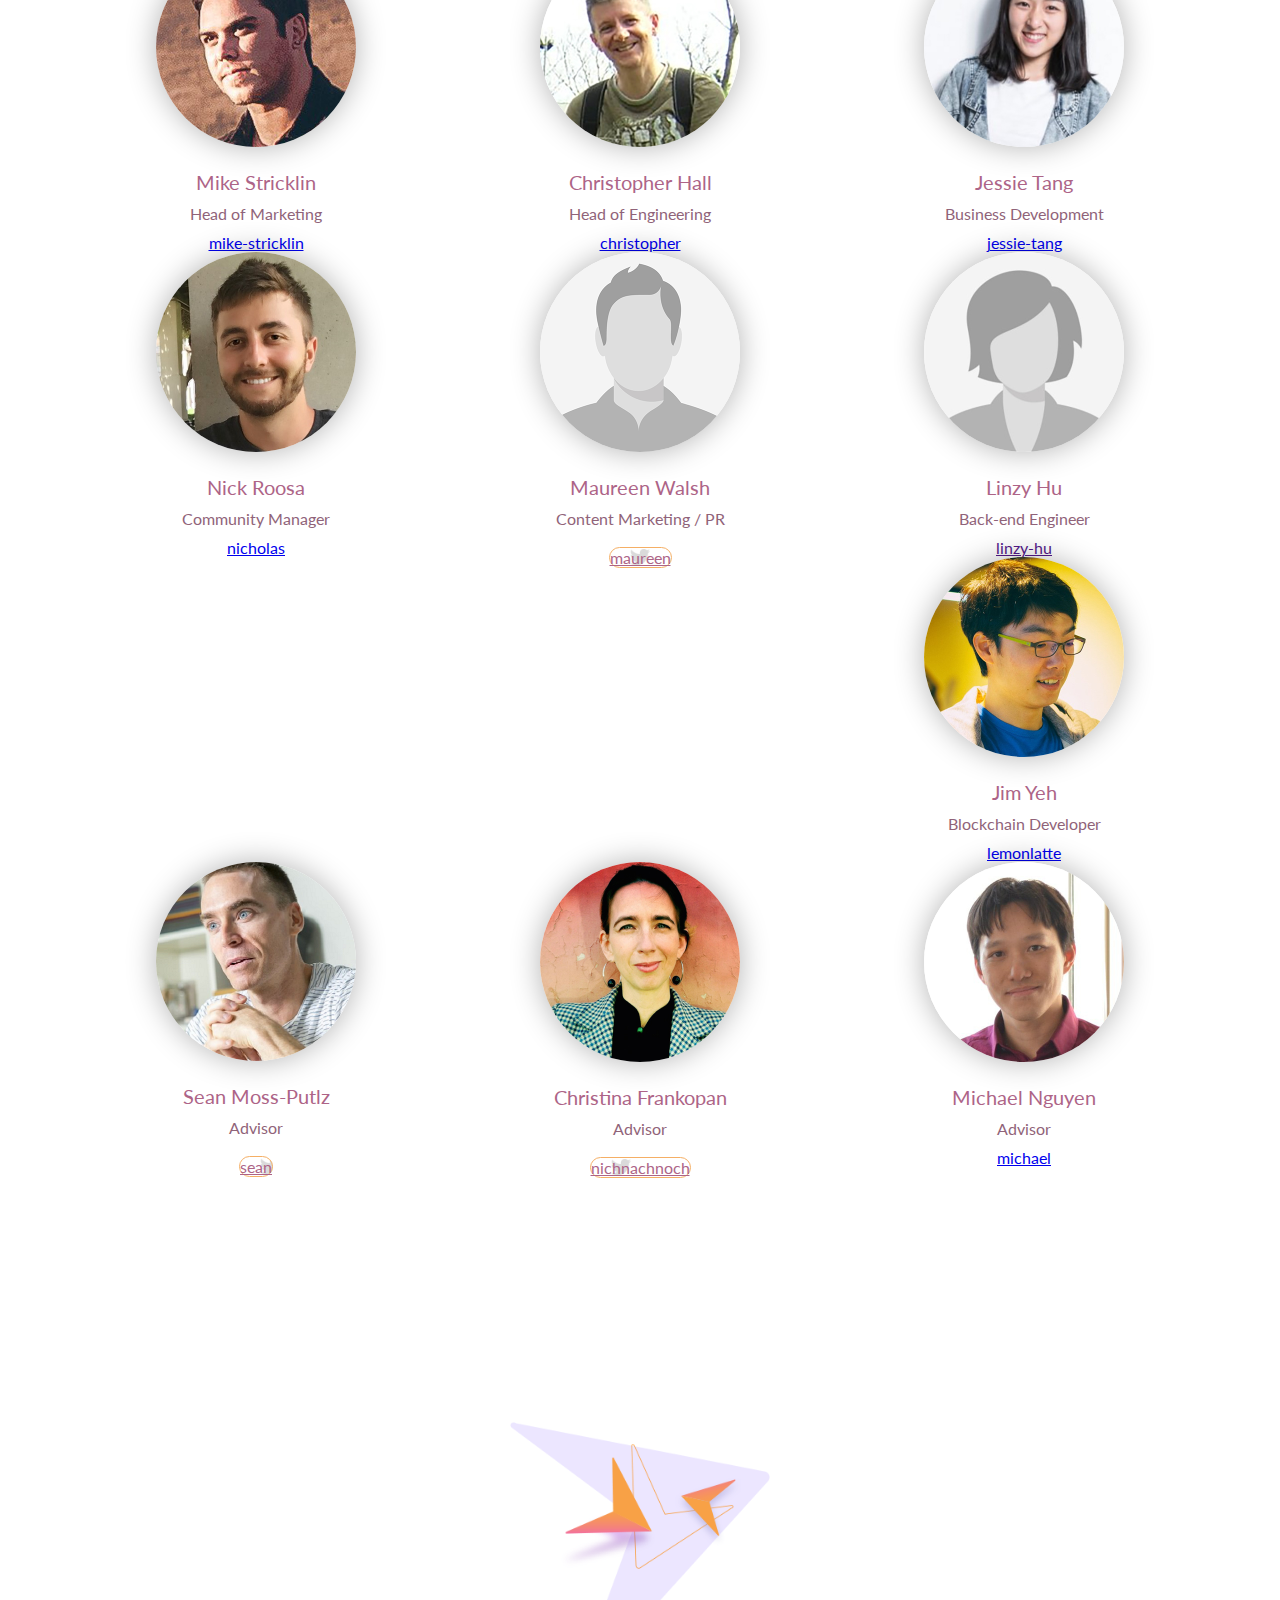
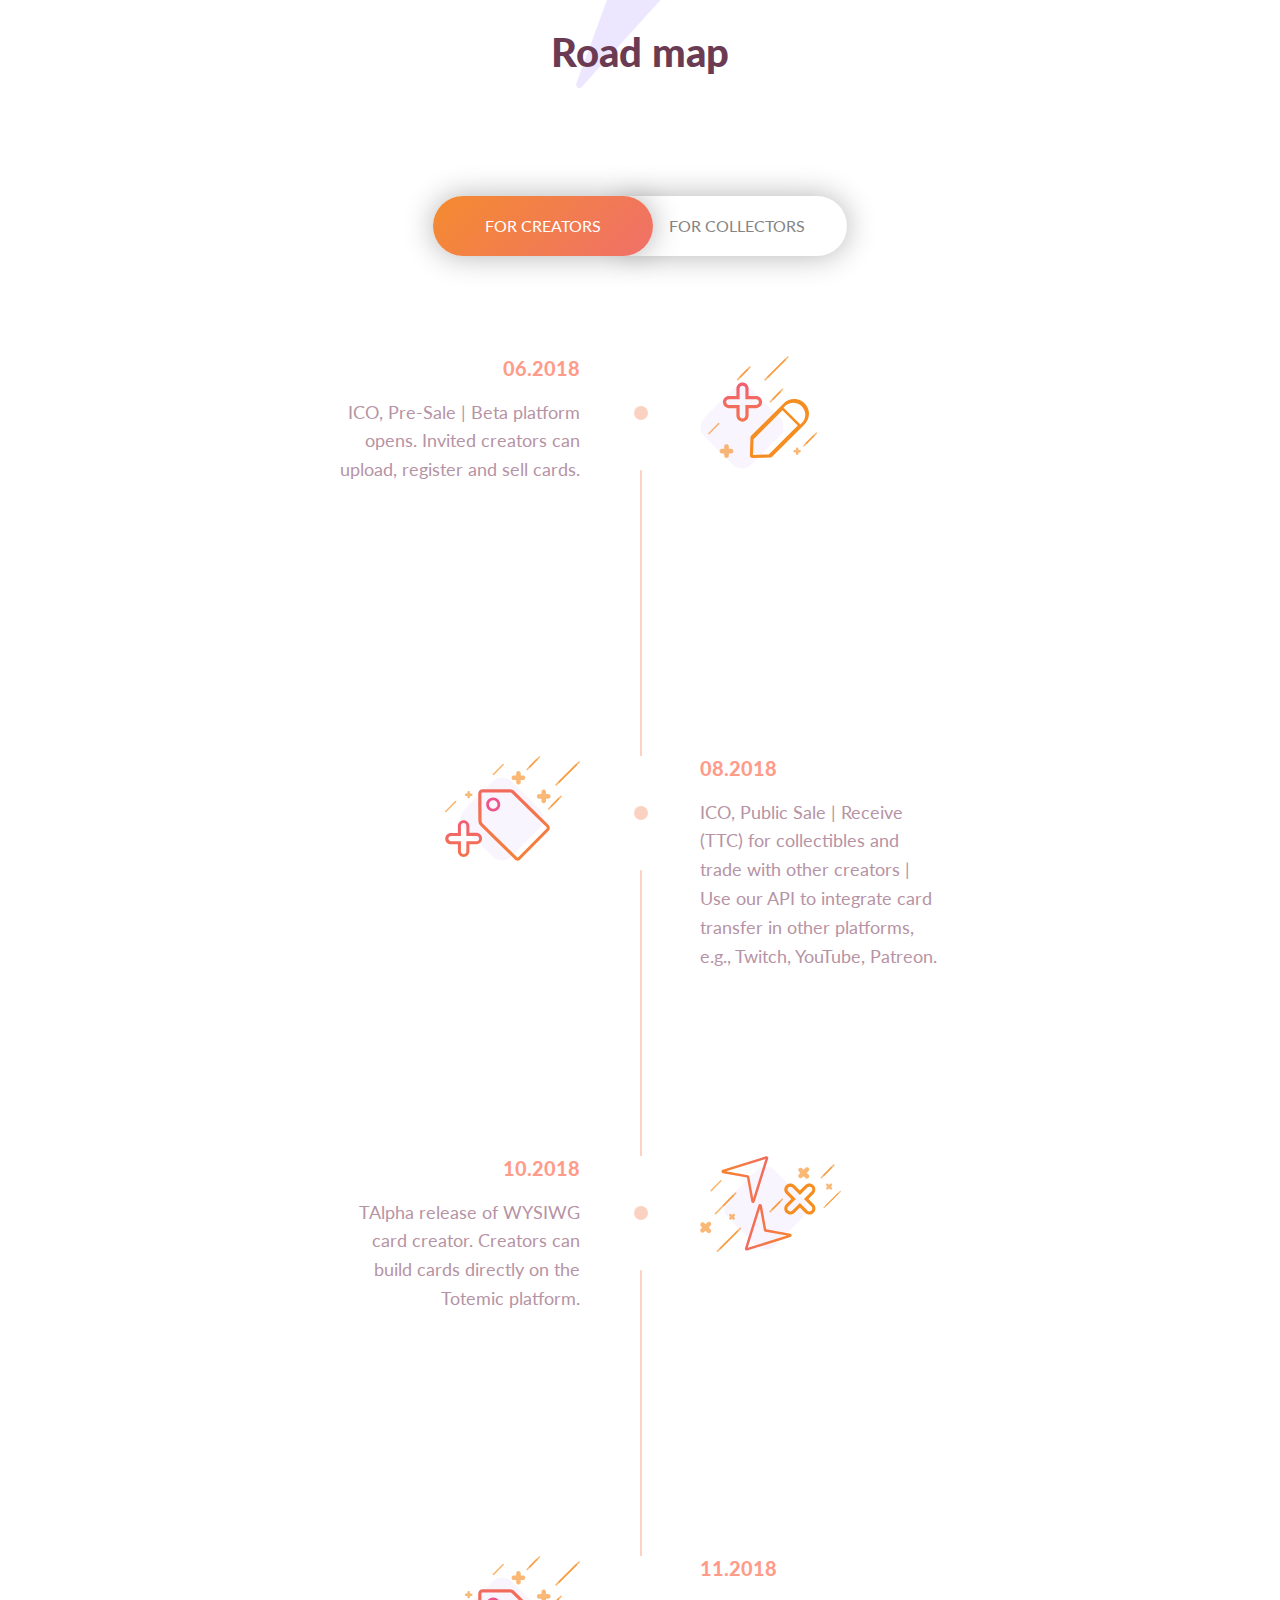
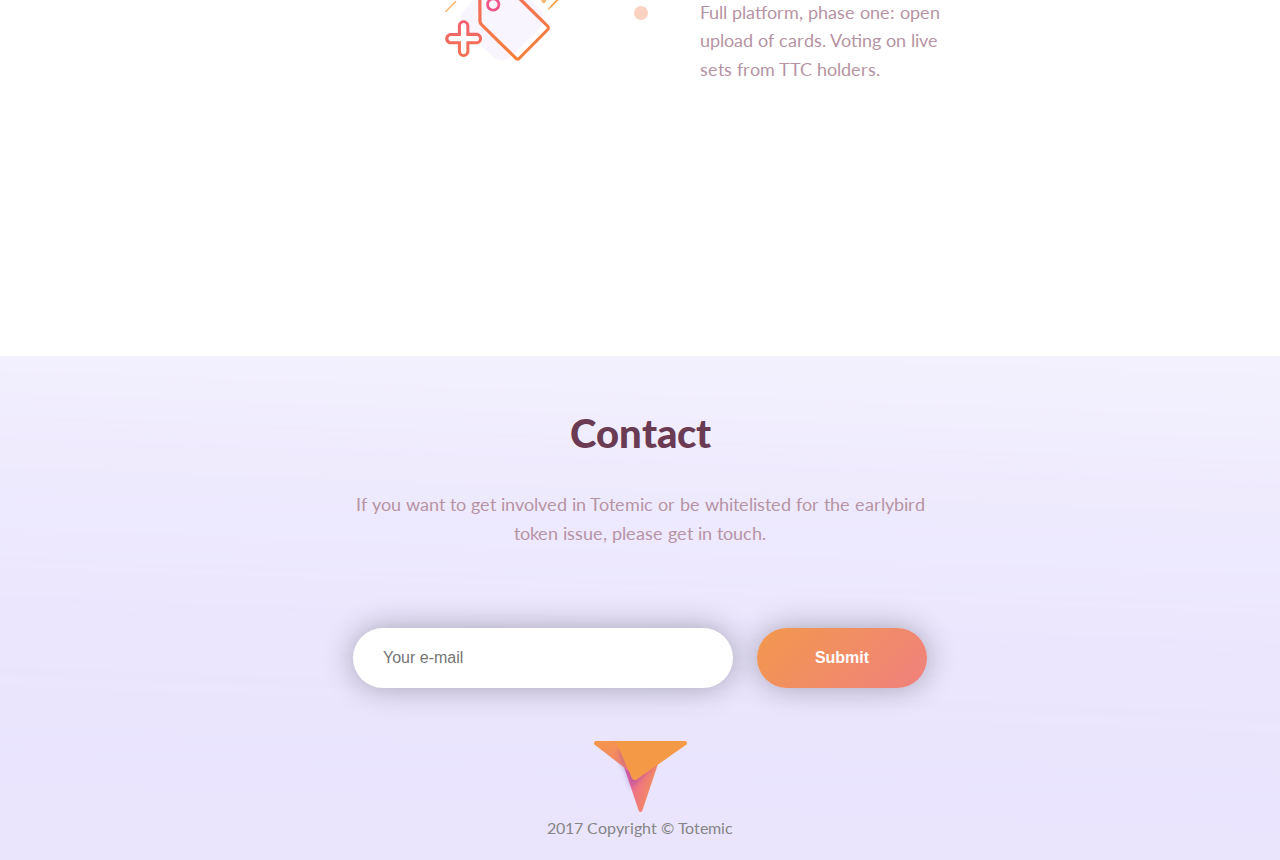
==== commit cbf2185a: "Roadmap update" ====
--- a/index.html
+++ b/index.html
@@ -250,9 +250,9 @@
         <div class="event-holder event-holder--creators">
             <div class="event">
                 <div class="event__column event__column-text">
-                    <span class="event__date">16.09.2018</span>
-                    <p>
-                        Create cards and register cards using Totemic card builder.
+                    <span class="event__date">06.2018</span>
+                    <p>
+                        ICO, Pre-Sale | Beta platform opens. Invited creators can upload, register and sell cards.
                     </p>
                 </div>
                 <div class="event__column event__column-graphic">
@@ -264,21 +264,33 @@
                     <img src="images/event_sell.svg" alt="WYSIWYG" />
                 </div>
                 <div class="event__column event__column-text">
-                    <span class="event__date">16.09.2018</span>
-                    <p>
-                        Sell cards from your own Totemic page and beyond
-                    </p>
-                </div>
-            </div>
-            <div class="event">
-                <div class="event__column event__column-text">
-                    <span class="event__date">16.09.2018</span>
-                    <p>
-                        Trade with other content creators
+                    <span class="event__date">08.2018</span>
+                    <p>
+                        ICO, Public Sale | Receive (TTC) for collectibles and trade with other creators | Use our API to integrate card transfer in other platforms, e.g., Twitch, YouTube, Patreon.
+                    </p>
+                </div>
+            </div>
+            <div class="event">
+                <div class="event__column event__column-text">
+                    <span class="event__date">10.2018</span>
+                    <p>
+                        TAlpha release of WYSIWG card creator. Creators can build cards directly on the Totemic platform.
                     </p>
                 </div>
                 <div class="event__column event__column-graphic">
                     <img src="images/event_trade.svg" alt="WYSIWYG" />
+                </div>
+            </div>
+
+            <div class="event">
+                <div class="event__column event__column-graphic">
+                    <img src="images/event_sell.svg" alt="WYSIWYG" />
+                </div>
+                <div class="event__column event__column-text">
+                    <span class="event__date">11.2018</span>
+                    <p>
+                        Full platform, phase one: open upload of cards. Voting on live sets from TTC holders.  
+                    </p>
                 </div>
             </div>
         </div>
@@ -286,9 +298,9 @@
         <div class="event-holder event-holder--collectors">
             <div class="event">
                 <div class="event__column event__column-text">
-                    <span class="event__date">16.09.2018</span>
-                    <p>
-                        Wallets to show off your collection on Android, iPhone and Web
+                    <span class="event__date">06.2018</span>
+                    <p>
+                        ICO, Private Sale | Beta platform: collect and trade cards. Wallets to show off your collection on Android and iPhone. Display your collection across social media.
                     </p>
                 </div>
                 <div class="event__column event__column-graphic">
@@ -300,21 +312,33 @@
                     <img src="images/event_store.svg" alt="Mobile app" />
                 </div>
                 <div class="event__column event__column-text">
-                    <span class="event__date">16.09.2018</span>
-                    <p>
-                        A store in which you discover great cards and assess creators and their offerings
-                    </p>
-                </div>
-            </div>
-            <div class="event">
-                <div class="event__column event__column-text">
-                    <span class="event__date">16.09.2018</span>
-                    <p>
-                        A p2p market allowing quick effective trades with other creator directly on the blockchain
+                    <span class="event__date">08.2018</span>
+                    <p>
+                        ICO, Private Sale | Use Totemic Tokens (TTC) to buy collectibles at a preferential rate.
+                    </p>
+                </div>
+            </div>
+            <div class="event">
+                <div class="event__column event__column-text">
+                    <span class="event__date">10.2018</span>
+                    <p>
+                        Subscription model live. Subscribe to weekly Premium and Standard mixed packs, with a greater chance to receive Rares and Uncommons in every pack.
                     </p>
                 </div>
                 <div class="event__column event__column-graphic">
                     <img src="images/event_market.svg" alt="WYSIWYG" />
+                </div>
+            </div>
+
+            <div class="event">
+                <div class="event__column event__column-graphic">
+                    <img src="images/event_store.svg" alt="Mobile app" />
+                </div>
+                <div class="event__column event__column-text">
+                    <span class="event__date">11.2018</span>
+                    <p>
+                        Vote on live sets from TTC holders: decide which cards make it to the market and get a stake in our platform’s success. 
+                    </p>
                 </div>
             </div>
         </div>
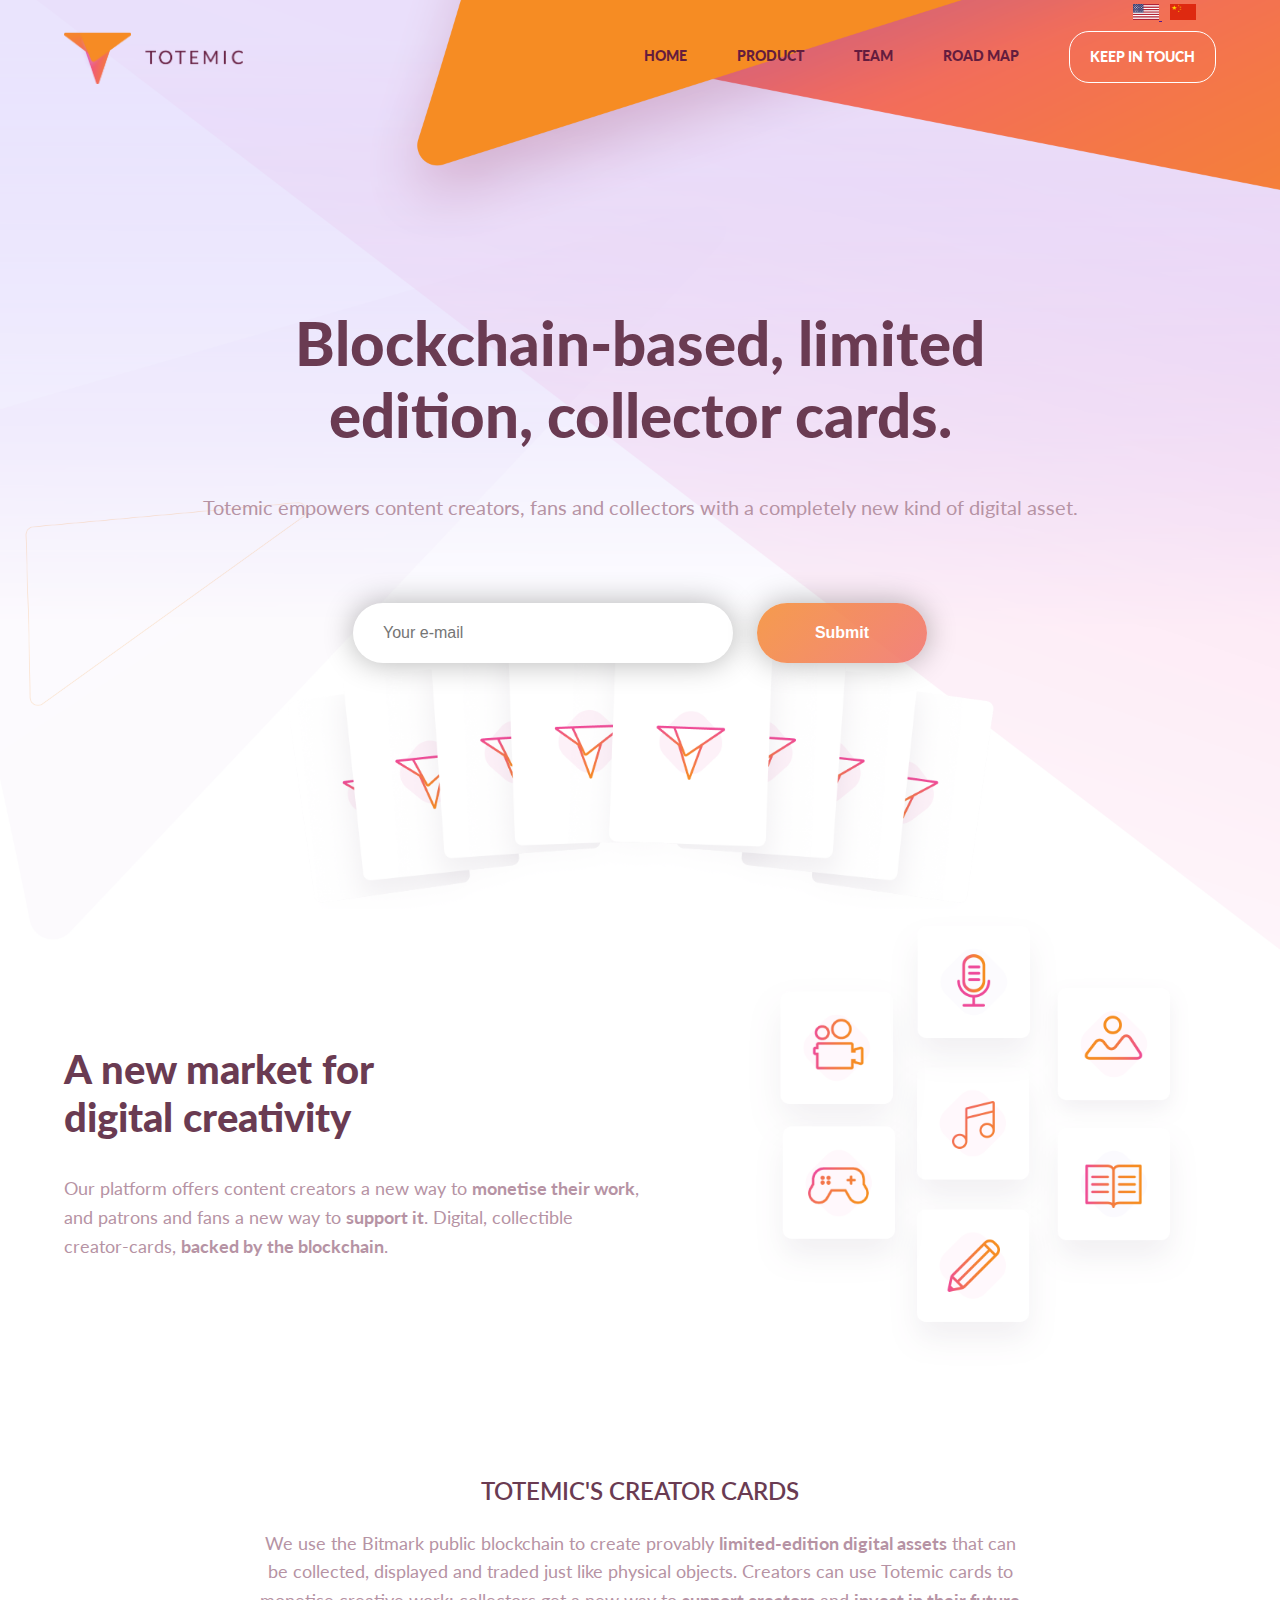
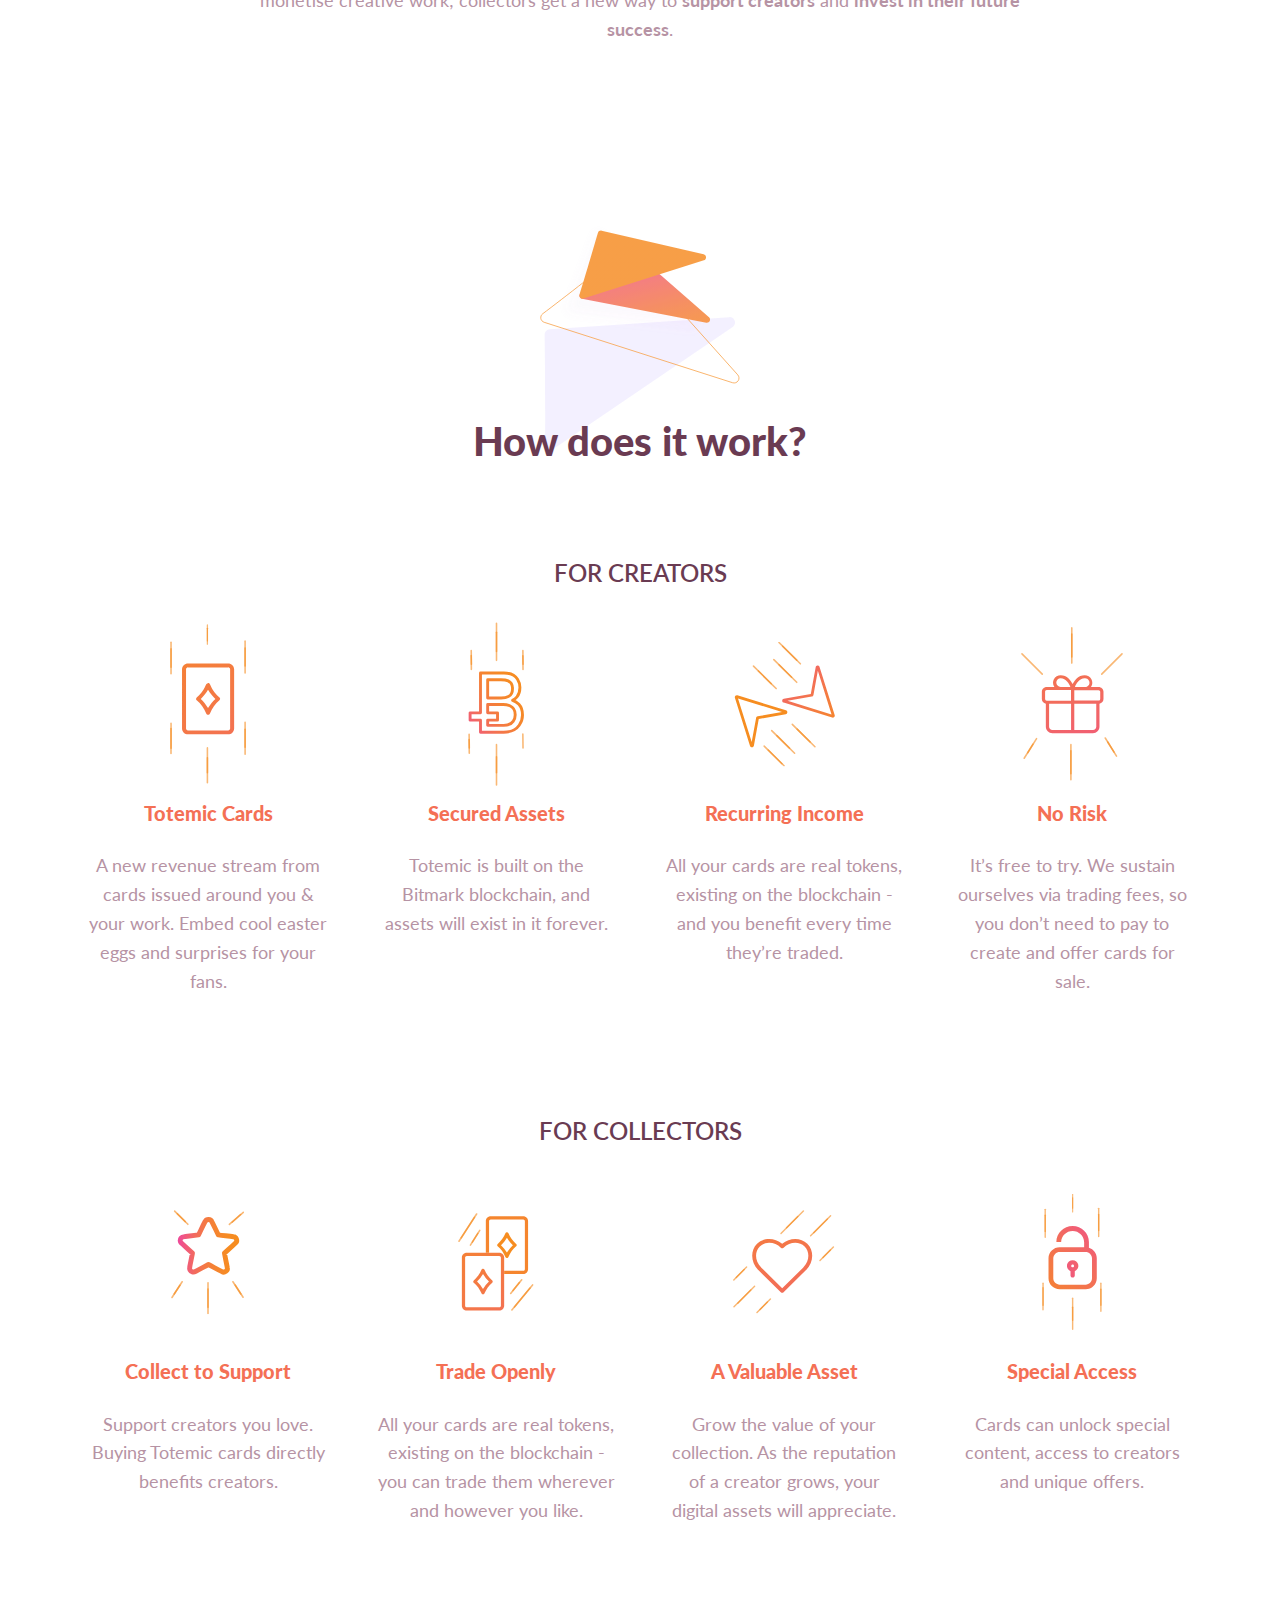
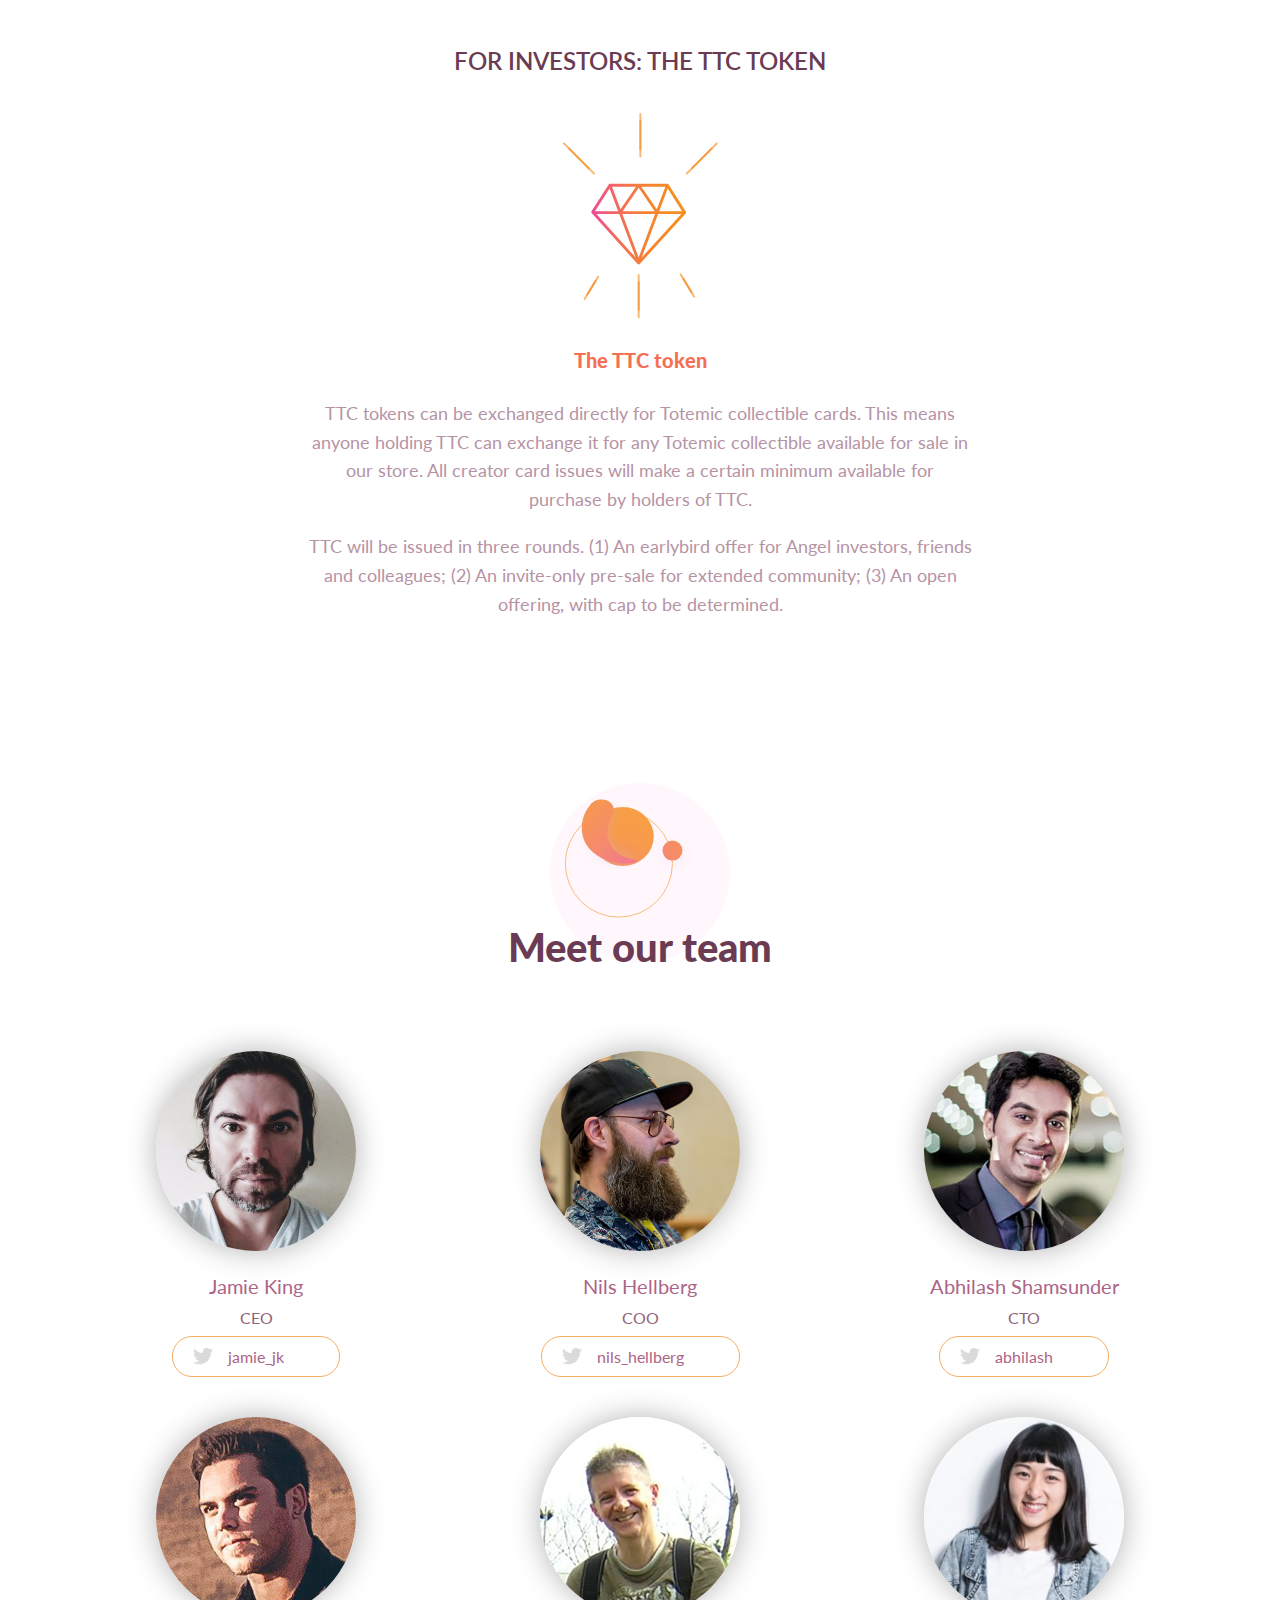
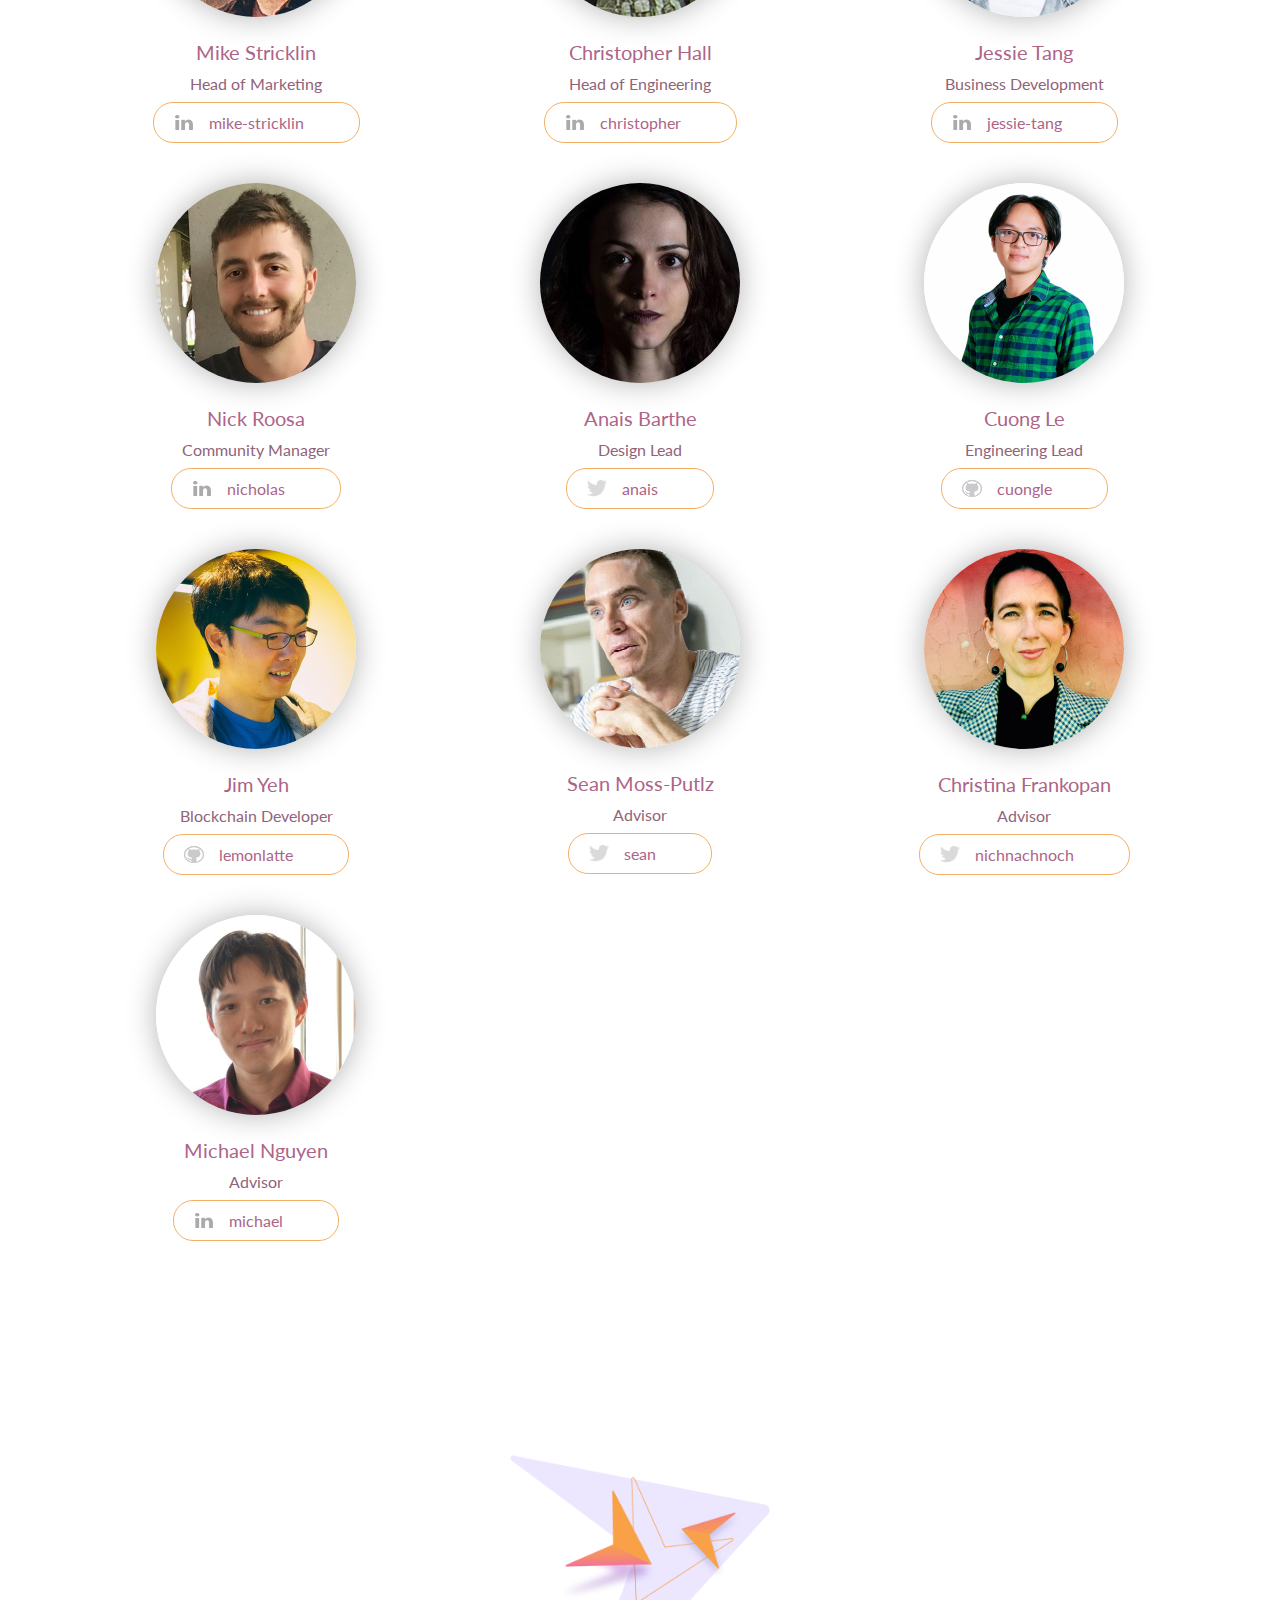
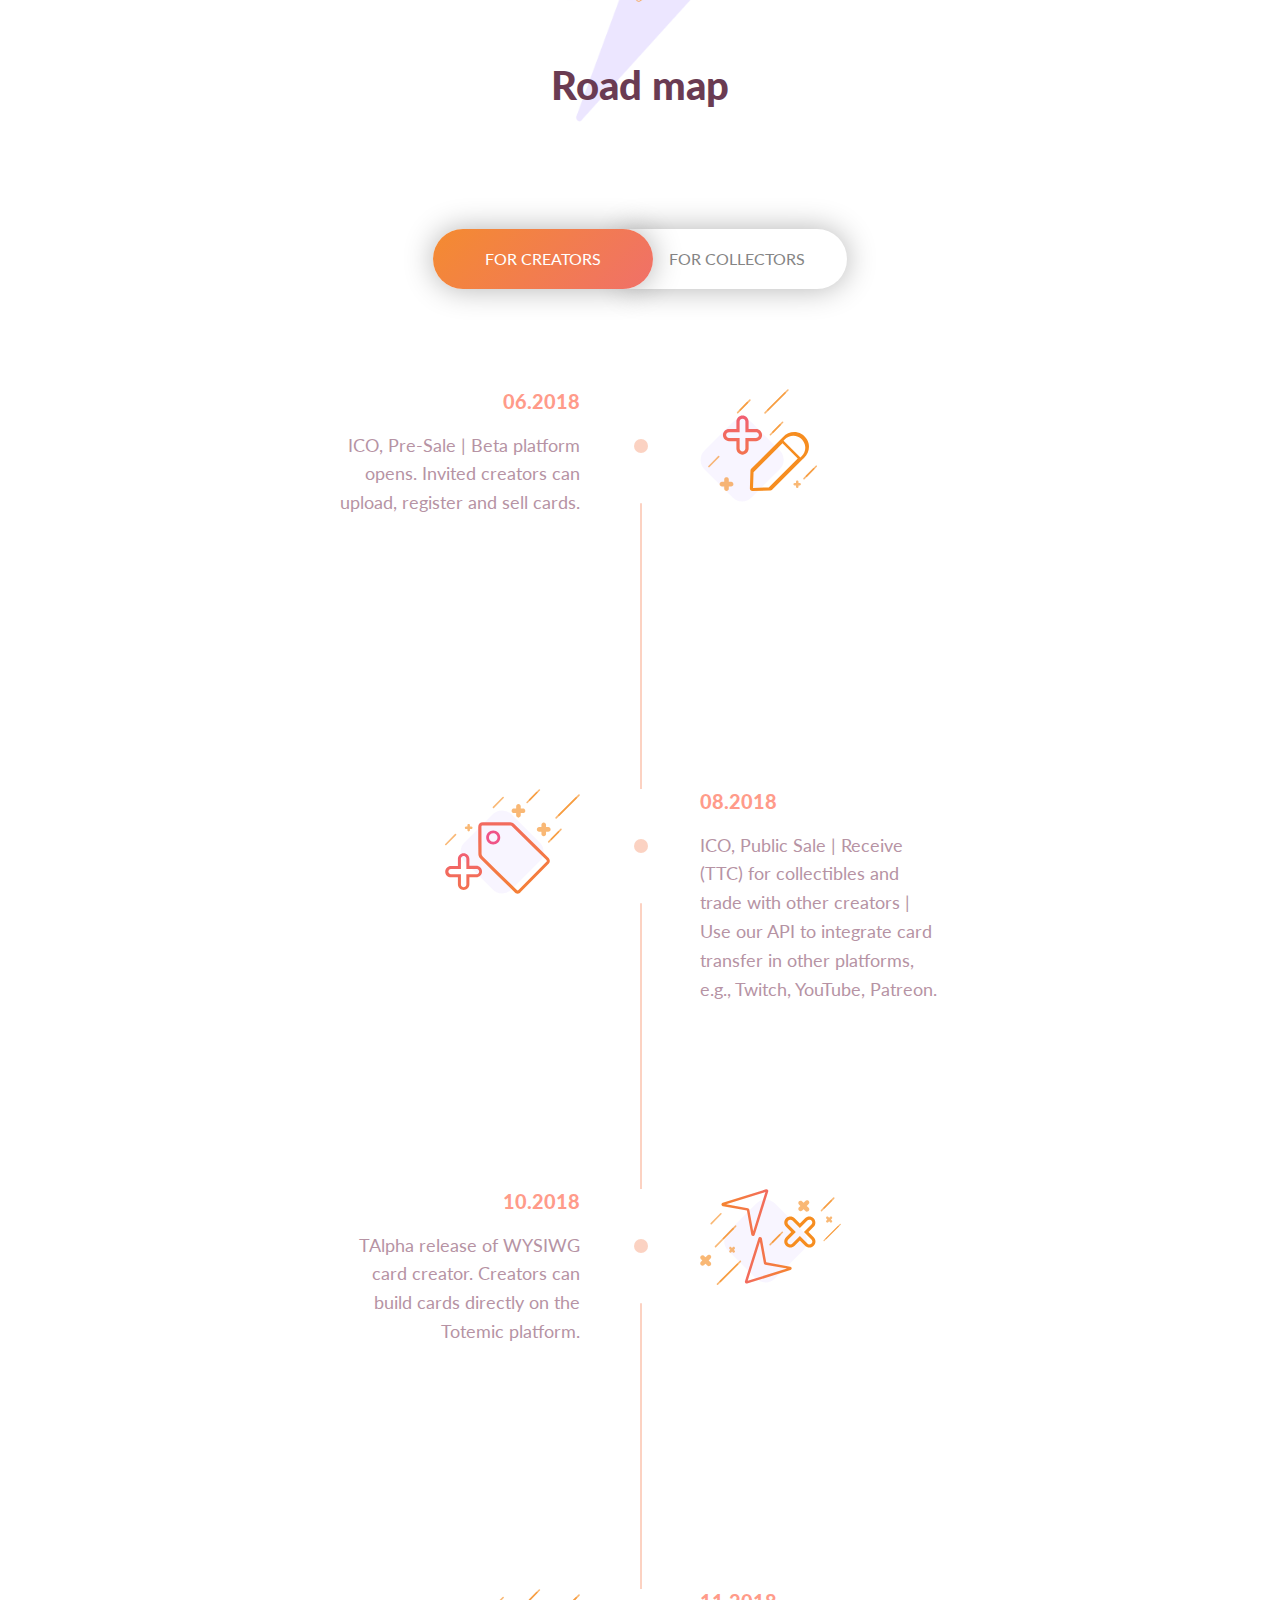
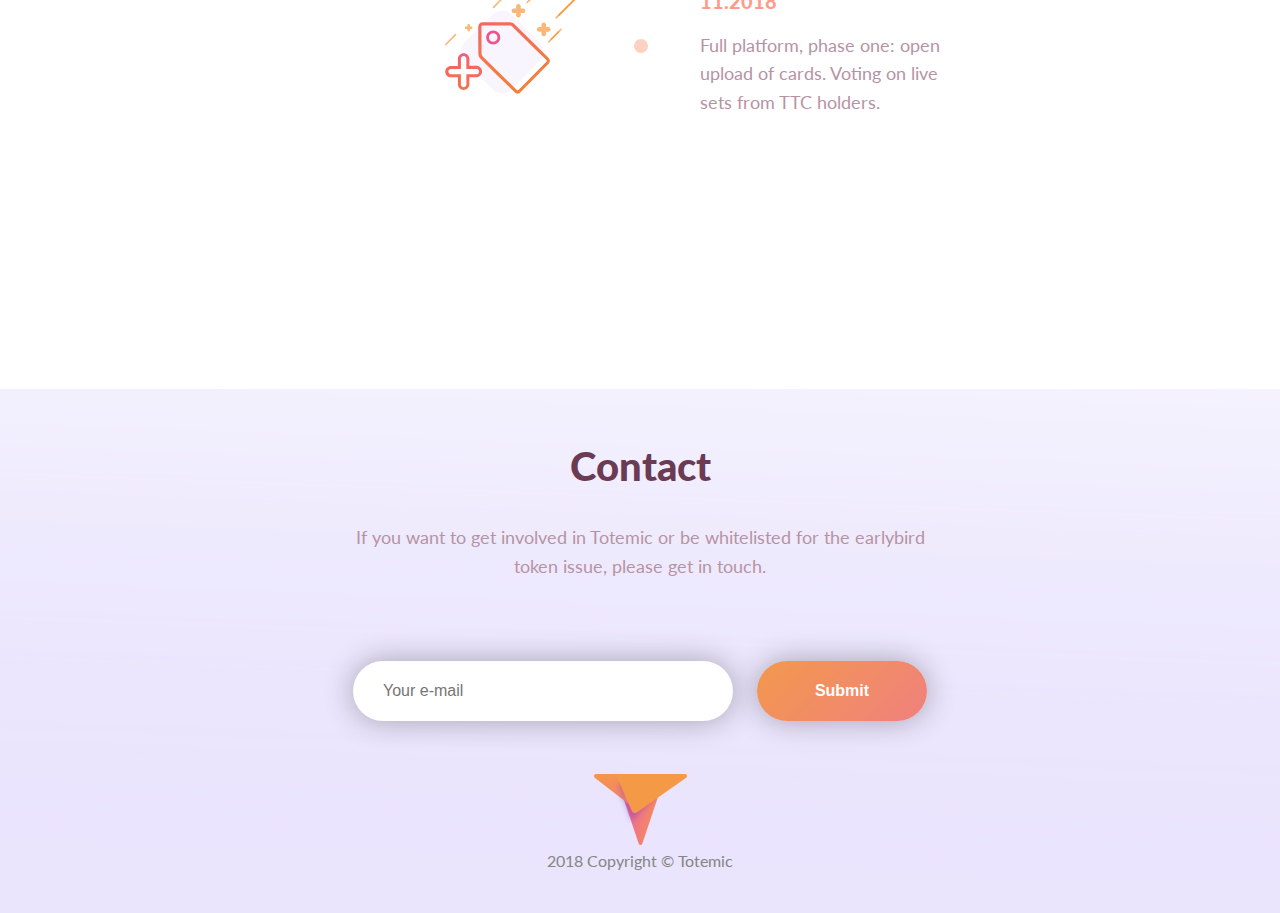
==== commit 94456e02: "form updates" ====
--- a/index.html
+++ b/index.html
@@ -3,24 +3,33 @@
 
 <head>
     <meta charset="UTF-8">
-    <title>Totemic</title>
+    <title>Totemic | Blockchain-based, limited edition, collector cards</title>
     <meta name="viewport" content="width=device-width, initial-scale=1.0,  minimum-scale=1.0">  
 
-    <link href="css/screen.css" rel="stylesheet" type="text/css">
+    <link href="/css/screen.css" rel="stylesheet" type="text/css">
     <link href="https://fonts.googleapis.com/css?family=Lato:400,900" rel="stylesheet">
-
 </head>
 
 <body>
     <header>
-        <img class="header__logo" src="images/logo.png" alt="Totemic logo" />
-        <nav class="header__nav">
-            <a class="header__link" href="#home">Home</a>
-            <a class="header__link" href="#product">Product</a>
-            <a class="header__link" href="#team">Team</a>
-            <a class="header__link" href="#roadmap">Road map</a>
-            <a class="header__link header__link--button button button--transparent" href="#contact">Keep in touch</a>
-        </nav>
+        <img class="header__logo" src="/images/logo.png" alt="Totemic logo" />
+        <div class="header__nav">
+            <div class="header__utility">
+                <a href="" class="/" title="English">
+                    <img src="/images/us_flag.png">
+                </a>
+                <a href="/chinese.html" class="china_flag" title="Chinese">
+                    <img src="/images/china_flag.png">
+                </a>
+            </div>
+            <nav>
+                <a class="header__link" href="#home">Home</a>
+                <a class="header__link" href="#product">Product</a>
+                <a class="header__link" href="#team">Team</a>
+                <a class="header__link" href="#roadmap">Road map</a>
+                <a class="header__link header__link--button button button--transparent" href="#contact">Keep in touch</a>
+            </nav>
+        </div>
     </header>
 
     <section class="intro" id="intro">
@@ -28,12 +37,12 @@
         <p>
             Totemic empowers content creators, fans and collectors with a completely new kind of digital asset.
         </p>
-        <form class="contact-form" action="https://riotdesign.us3.list-manage.com/subscribe/post?u=5169f98813a716ef22e123023&amp;id=4956a6b428" method="post" id="mc-embedded-subscribe-form" name="mc-embedded-subscribe-form" class="validate" target="_blank" novalidate>
-<input class="contact-form__input" type="email" name="EMAIL" id="mce-EMAIL" placeholder="Your e-mail" />
+        <form class="contact-form" action="https://totemic.us17.list-manage.com/subscribe?u=891100230bd7c804fe4fdea78&id=59d2c9b8e4" method="post" id="mc-embedded-subscribe-form" name="mc-embedded-subscribe-form" class="validate" target="_blank" novalidate>
+            <input class="contact-form__input" type="email" name="EMAIL" id="mce-EMAIL" placeholder="Your e-mail" />
             <input class="contact-form__input contact-form__input--submit" type="submit" name="submit" value="Submit" />
             <div style="position: absolute; left: -5000px;" aria-hidden="true"><input type="text" name="b_5169f98813a716ef22e123023_4956a6b428" tabindex="-1" value=""></div>
         </form>
-        <img class="item__cards" src="images/cards.png" alt="Totemic Cards" />
+        <img class="item__cards" src="/images/cards.png" alt="Totemic Cards" />
     </section>
 
     <section class="market">
@@ -58,7 +67,7 @@
         <div class="item-holder">
             <div class="item">
                 <div class="item__graphic-holder">
-                    <img class="item__graphic" src="images/item_card.svg" alt="Totemic Cards" />
+                    <img class="item__graphic" src="/images/item_card.svg" alt="Totemic Cards" />
                 </div>
                 <h4>Totemic Cards</h4>
                 <p>
@@ -67,7 +76,7 @@
             </div>
             <div class="item">
                 <div class="item__graphic-holder">
-                    <img class="item__graphic" src="images/item_secure.svg" alt="Totemic Cards" />
+                    <img class="item__graphic" src="/images/item_secure.svg" alt="Totemic Cards" />
                 </div>
                 <h4>Secured Assets</h4>
                 <p>
@@ -76,7 +85,7 @@
             </div>
             <div class="item">
                 <div class="item__graphic-holder">
-                    <img class="item__graphic" src="images/item_income.svg" alt="Recurring Income" />
+                    <img class="item__graphic" src="/images/item_income.svg" alt="Recurring Income" />
                 </div>
                 <h4>Recurring Income</h4>
                 <p>
@@ -85,7 +94,7 @@
             </div>
             <div class="item">
                 <div class="item__graphic-holder">
-                    <img class="item__graphic" src="images/item_risk.svg" alt="No risk" />
+                    <img class="item__graphic" src="/images/item_risk.svg" alt="No risk" />
                 </div>
                 <h4>No Risk</h4>
                 <p>
@@ -97,7 +106,7 @@
         <div class="item-holder">
             <div class="item">
                 <div class="item__graphic-holder">
-                    <img class="item__graphic" src="images/item_support.svg" alt="Support Creators" />
+                    <img class="item__graphic" src="/images/item_support.svg" alt="Support Creators" />
                 </div>
                 <h4>Collect to Support</h4>
                 <p>
@@ -106,7 +115,7 @@
             </div>
             <div class="item">
                 <div class="item__graphic-holder">
-                    <img class="item__graphic" src="images/item_trade.svg" alt="Trade Openly" />
+                    <img class="item__graphic" src="/images/item_trade.svg" alt="Trade Openly" />
                 </div>
                 <h4>Trade Openly</h4>
                 <p>
@@ -115,7 +124,7 @@
             </div>
             <div class="item">
                 <div class="item__graphic-holder">
-                    <img class="item__graphic" src="images/item_asset.svg" alt="A Valuable Asset" />
+                    <img class="item__graphic" src="/images/item_asset.svg" alt="A Valuable Asset" />
                 </div>
                 <h4>A Valuable Asset</h4>
                 <p>
@@ -124,7 +133,7 @@
             </div>
             <div class="item">
                 <div class="item__graphic-holder">
-                    <img class="item__graphic" src="images/item_access.svg" alt="Special Access" />
+                    <img class="item__graphic" src="/images/item_access.svg" alt="Special Access" />
                 </div>
                 <h4>Special Access</h4>
                 <p>
@@ -133,11 +142,12 @@
             </div>
         </div>
     </section>
+
     <section class="investors">
         <h3>For investors: The TTC token</h3>
         <div class="item-holder">
             <div class="item item--investors">
-                <img class="item__graphic" src="images/item_investors.svg" alt="The TTC Token" />
+                <img class="item__graphic" src="/images/item_investors.svg" alt="The TTC Token" />
                 <h4>The TTC token</h4>
                 <p>
                     TTC tokens can be exchanged directly for Totemic collectible cards. This means anyone holding TTC can exchange it for any Totemic collectible available for sale in our store. All creator card issues will make a certain minimum available for purchase by holders of TTC.
@@ -153,7 +163,7 @@
         <h2>Meet our team</h2>
         <div class="team__holder">
             <div class="team-member">
-                <img class="team__image" src="images/team_jamie.jpg" alt="Jamie King" />
+                <img class="team__image" src="/images/team_jamie.jpg" alt="Jamie King" />
                 <div class="team__name">Jamie King</div>
                 <div class="team__title">CEO</div>
                 <a href="https://twitter.com/jamie_jk" class="team__twitter button button--social-media" target="_blank">
@@ -161,7 +171,7 @@
                 </a>
             </div>
             <div class="team-member">
-                <img class="team__image" src="images/team_nils.jpg" alt="Nils Hellberg" />
+                <img class="team__image" src="/images/team_nils.jpg" alt="Nils Hellberg" />
                 <div class="team__name">Nils Hellberg</div>
                 <div class="team__title">COO</div>
                 <a href="https://twitter.com/nils_hellberg" class="team__twitter button button--social-media" target="_blank">
@@ -169,7 +179,7 @@
                 </a>
             </div>
             <div class="team-member">
-                <img class="team__image" src="images/team_abhi.jpg" alt="Abhilash Shamsunder" />
+                <img class="team__image" src="/images/team_abhi.jpg" alt="Abhilash Shamsunder" />
                 <div class="team__name">Abhilash Shamsunder</div>
                 <div class="team__title">CTO</div>
                 <a href="https://twitter.com/abhilash0001" class="team__twitter button button--social-media" target="_blank">
@@ -177,25 +187,25 @@
                 </a>
             </div>
             <div class="team-member">
-                <img class="team__image" src="images/team_mike.jpg" alt="Mike Stricklin" />
+                <img class="team__image" src="/images/team_mike.jpg" alt="Mike Stricklin" />
                 <div class="team__name">Mike Stricklin</div>
                 <div class="team__title">Head of Marketing</div>
                 <a href="https://www.linkedin.com/in/mike-stricklin-0969a7140/" class="team__linkedin button button--social-media--linkedin" target="_blank">mike-stricklin</a>
             </div>
             <div class="team-member">
-                <img class="team__image" src="images/team_christopher.jpg" alt="Christopher Hall" />
+                <img class="team__image" src="/images/team_christopher.jpg" alt="Christopher Hall" />
                 <div class="team__name">Christopher Hall</div>
                 <div class="team__title">Head of Engineering</div>
                 <a href="https://www.linkedin.com/in/christopherhallhsw/" class="team__linkedin button button--social-media--linkedin" target="_blank">christopher</a>
             </div>
             <div class="team-member">
-                <img class="team__image" src="images/team_jessie.jpg" alt="Jessie Tang" />
+                <img class="team__image" src="/images/team_jessie.jpg" alt="Jessie Tang" />
                 <div class="team__name">Jessie Tang</div>
                 <div class="team__title">Business Development</div>
                 <a href="https://www.linkedin.com/in/jessie-chi-hsuan-tang-7b9a2610b/" class="team__linkedin button button--social-media--linkedin" target="_blank">jessie-tang</a>
             </div>
             <div class="team-member">
-                <img class="team__image" src="images/team_nick.jpg" alt="Nick Roosa" />
+                <img class="team__image" src="/images/team_nick.jpg" alt="Nick Roosa" />
                 <div class="team__name">Nick Roosa</div>
                 <div class="team__title">Community Manager</div>
                 <a href="https://www.linkedin.com/in/nicholas-roosa-73788183/" class="team__linkedin button button--social-media--linkedin" target="_blank">
@@ -203,37 +213,37 @@
                 </a>
             </div>
             <div class="team-member">
-                <img class="team__image" src="images/team_default_m.jpg" alt="Maureen Walsh" />
-                <div class="team__name">Maureen Walsh</div>
-                <div class="team__title">Content Marketing / PR</div>
-                <a href="" class="team__twitter button button--social-media" target="_blank">maureen</a>
-            </div>
-            <div class="team-member">
-                <img class="team__image" src="images/team_default_f.jpg" alt="Linzy Hu" />
-                <div class="team__name">Linzy Hu</div>
-                <div class="team__title">Back-end Engineer</div>
-                <a href="" class="team__github button button--social-media--github" target="_blank">linzy-hu</a>
-            </div>
-            <div class="team-member">
-                <img class="team__image" src="images/team_jim.jpg" alt="Jim Yeh" />
+                <img class="team__image" src="/images/team_anais.jpg" alt="Anais Barthe" />
+                <div class="team__name">Anais Barthe</div>
+                <div class="team__title">Design Lead</div>
+                <a href="" class="team__twitter button button--social-media" target="_blank">anais</a>
+            </div>
+            <div class="team-member">
+                <img class="team__image" src="/images/team_cuong.jpg" alt="Cuong Le" />
+                <div class="team__name">Cuong Le</div>
+                <div class="team__title">Engineering Lead</div>
+                <a href="" class="team__github button button--social-media--github" target="_blank">cuongle</a>
+            </div>
+            <div class="team-member">
+                <img class="team__image" src="/images/team_jim.jpg" alt="Jim Yeh" />
                 <div class="team__name">Jim Yeh</div>
                 <div class="team__title">Blockchain Developer</div>
                 <a href="https://github.com/lemonlatte" class="team__github button button--social-media--github" target="_blank">lemonlatte</a>
             </div>
             <div class="team-member">
-                <img class="team__image" src="images/team_sean.jpg" alt="Sean Moss-Putlz" />
+                <img class="team__image" src="/images/team_sean.jpg" alt="Sean Moss-Putlz" />
                 <div class="team__name">Sean Moss-Putlz</div>
                 <div class="team__title">Advisor</div>
                 <a href="https://twitter.com/moskovich" class="team__twitter button button--social-media" target="_blank">sean</a>
             </div>
             <div class="team-member">
-                <img class="team__image" src="images/team_christina.jpg" alt="Christina Frankopan" />
+                <img class="team__image" src="/images/team_christina.jpg" alt="Christina Frankopan" />
                 <div class="team__name">Christina Frankopan</div>
                 <div class="team__title">Advisor</div>
                 <a href="https://twitter.com/nichnachnoch" class="team__twitter button button--social-media" target="_blank">nichnachnoch</a>
             </div>
             <div class="team-member">
-                <img class="team__image" src="images/team_michael.jpg" alt="Michael Nguyen" />
+                <img class="team__image" src="/images/team_michael.jpg" alt="Michael Nguyen" />
                 <div class="team__name">Michael Nguyen</div>
                 <div class="team__title">Advisor</div>
                 <a href="https://www.linkedin.com/in/michaeldinhnguyen/" class="team__linkedin button button--social-media--linkedin" target="_blank">michael</a>
@@ -256,12 +266,12 @@
                     </p>
                 </div>
                 <div class="event__column event__column-graphic">
-                    <img src="images/event_wysiwyg.svg" alt="WYSIWYG" />
-                </div>
-            </div>
-            <div class="event">
-                <div class="event__column event__column-graphic">
-                    <img src="images/event_sell.svg" alt="WYSIWYG" />
+                    <img src="/images/event_wysiwyg.svg" alt="WYSIWYG" />
+                </div>
+            </div>
+            <div class="event">
+                <div class="event__column event__column-graphic">
+                    <img src="/images/event_sell.svg" alt="WYSIWYG" />
                 </div>
                 <div class="event__column event__column-text">
                     <span class="event__date">08.2018</span>
@@ -278,13 +288,13 @@
                     </p>
                 </div>
                 <div class="event__column event__column-graphic">
-                    <img src="images/event_trade.svg" alt="WYSIWYG" />
-                </div>
-            </div>
-
-            <div class="event">
-                <div class="event__column event__column-graphic">
-                    <img src="images/event_sell.svg" alt="WYSIWYG" />
+                    <img src="/images/event_trade.svg" alt="WYSIWYG" />
+                </div>
+            </div>
+
+            <div class="event">
+                <div class="event__column event__column-graphic">
+                    <img src="/images/event_sell.svg" alt="WYSIWYG" />
                 </div>
                 <div class="event__column event__column-text">
                     <span class="event__date">11.2018</span>
@@ -304,12 +314,12 @@
                     </p>
                 </div>
                 <div class="event__column event__column-graphic">
-                    <img src="images/event_wallet.svg" alt="WYSIWYG" />
-                </div>
-            </div>
-            <div class="event">
-                <div class="event__column event__column-graphic">
-                    <img src="images/event_store.svg" alt="Mobile app" />
+                    <img src="/images/event_wallet.svg" alt="WYSIWYG" />
+                </div>
+            </div>
+            <div class="event">
+                <div class="event__column event__column-graphic">
+                    <img src="/images/event_store.svg" alt="Mobile app" />
                 </div>
                 <div class="event__column event__column-text">
                     <span class="event__date">08.2018</span>
@@ -326,13 +336,13 @@
                     </p>
                 </div>
                 <div class="event__column event__column-graphic">
-                    <img src="images/event_market.svg" alt="WYSIWYG" />
-                </div>
-            </div>
-
-            <div class="event">
-                <div class="event__column event__column-graphic">
-                    <img src="images/event_store.svg" alt="Mobile app" />
+                    <img src="/images/event_market.svg" alt="WYSIWYG" />
+                </div>
+            </div>
+
+            <div class="event">
+                <div class="event__column event__column-graphic">
+                    <img src="/images/event_store.svg" alt="Mobile app" />
                 </div>
                 <div class="event__column event__column-text">
                     <span class="event__date">11.2018</span>
@@ -349,15 +359,15 @@
         <p>
             If you want to get involved in Totemic or be whitelisted for the earlybird token issue, please get in touch.
         </p>
-        <form class="contact-form" action="https://riotdesign.us3.list-manage.com/subscribe/post?u=5169f98813a716ef22e123023&amp;id=4956a6b428" method="post" id="mc-embedded-subscribe-form" name="mc-embedded-subscribe-form" class="validate" target="_blank" novalidate>
-<input class="contact-form__input" type="email" name="EMAIL" id="mce-EMAIL" placeholder="Your e-mail" />
+        <form class="contact-form" action="https://totemic.us17.list-manage.com/subscribe?u=891100230bd7c804fe4fdea78&id=59d2c9b8e4" method="post" id="mc-embedded-subscribe-form" name="mc-embedded-subscribe-form" class="validate" target="_blank" novalidate>
+            <input class="contact-form__input" type="email" name="EMAIL" id="mce-EMAIL" placeholder="Your e-mail" />
             <input class="contact-form__input contact-form__input--submit" type="submit" name="submit" value="Submit" />
             <div style="position: absolute; left: -5000px;" aria-hidden="true"><input type="text" name="b_5169f98813a716ef22e123023_4956a6b428" tabindex="-1" value=""></div>
         </form>
         <footer>
-            <img src="images/logo-footer.png" alt="Totemic">
+            <img src="/images/logo-footer.png" alt="Totemic">
             <p>
-                2017 Copyright &copy; Totemic
+                2018 Copyright &copy; Totemic
             </p>
         </footer>
     </section>
@@ -369,5 +379,4 @@
     <script src="javascript/main.js"></script> 
 
 </body>
-</html>
-
+</html>--- a/css/screen.css
+++ b/css/screen.css
@@ -59,9 +59,34 @@
 }
 .header__logo {
     width:179px;
+    padding-top: 10px;
 }
 .header__nav {
     float:right;
+}
+.header__utility{
+    text-align: right;
+    padding: 0 20px 8px;
+    margin-top: -16px;
+    color: white;
+    font-size: 12px;
+}
+.header__utility img{
+    width: 26px;
+    height: 16px;
+}
+.header__utility_link {
+    float:left;
+    color:#641c3e;
+    font-size:16px;
+    font-weight:900;
+    text-transform:uppercase;
+    text-decoration: none;
+    margin-left:60px;
+    line-height:50px;
+}
+.china_flag{
+    padding-left: 8px;
 }
 .header__link {
     float:left;
@@ -183,6 +208,7 @@
     float:left;
     width:50%;
     padding:0 60px;
+    padding-bottom: 40px;
 }
 .team__image {
     width:260px;
@@ -324,7 +350,8 @@
 }
 
 .contact footer {
-    padding-bottom:20px;
+    padding-bottom:40px;
+    padding-top: 80px;
 }
 .contact footer p {
     color:#858585;
@@ -348,6 +375,36 @@
     font-size:16px;
     background: transparent url('/images/icon_twitter.png') center 0 no-repeat scroll;
     background-position:20px center;
+    text-decoration: none;
+    padding: 10px 55px;
+}
+
+.button--social-media--linkedin {
+    background:white;
+    border:1px solid #f5af65;
+    width:190px;
+    margin:0 auto;
+    line-height:40px;
+    color:#ad6487;
+    font-size:16px;
+    background: transparent url('/images/icon_linkedin.png') center 0 no-repeat scroll;
+    background-position:20px center;
+    text-decoration: none;
+    padding: 10px 55px;
+}
+
+.button--social-media--github {
+    background:white;
+    border:1px solid #f5af65;
+    width:190px;
+    margin:0 auto;
+    line-height:40px;
+    color:#ad6487;
+    font-size:16px;
+    background: transparent url('/images/icon_github.png') center 0 no-repeat scroll;
+    background-position:20px center;
+    text-decoration: none;
+    padding: 10px 55px;
 }
 
 @media only screen and (max-width: 1366px) {
@@ -372,13 +429,13 @@
 
     header, footer, section {
         padding: 0 5%;
-        padding-top:80px;
+        padding-top:20px;
     }
 
     .header__link {
         font-size:14px;
-    }
-
+        margin-left: 50px;
+    }
 
     .intro {
         padding:0;
@@ -414,6 +471,13 @@
     }
 
 
+}
+
+@media only screen and (max-width: 1024px) {
+    .header__link {
+        font-size:12px;
+        margin-left: 38px;
+    }
 }
 
 @media only screen and (min-width: 1024px) {
@@ -453,7 +517,7 @@
 
     header, footer, section {
         padding: 0 30px;
-        padding-top:80px;
+        padding-top:20px;
     }
     
     .header__logo {
